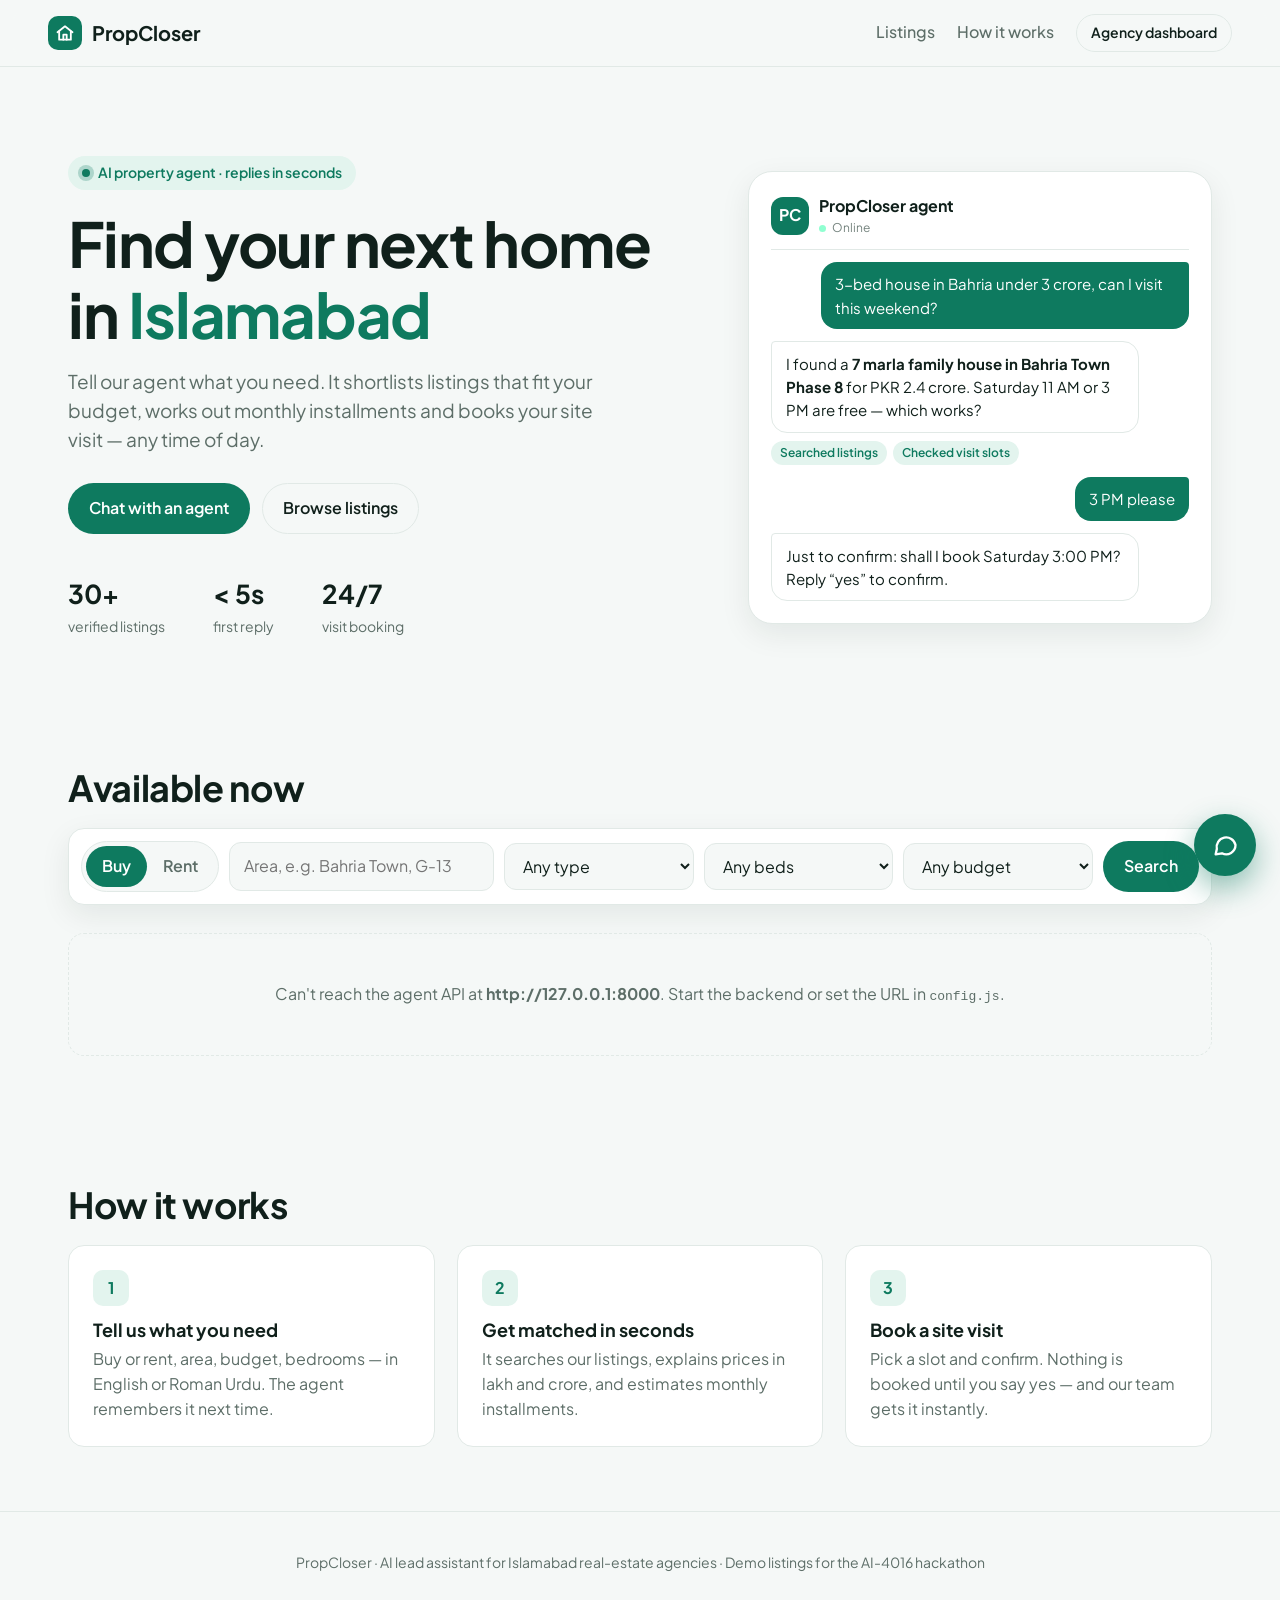
==== frontend/index.html @ 55df3766 "PropCloser: DealCloser agent scaffold for the Agentic AI hackathon - LangGraph agent: guard, refuse," ====
<!doctype html>
<html lang="en">
<head>
  <meta charset="utf-8">
  <meta name="viewport" content="width=device-width, initial-scale=1">
  <title>PropCloser · Islamabad homes, answered in seconds</title>
  <meta name="description" content="Chat with an AI property agent that finds Islamabad listings, works out installments and books your site visit.">
  <link rel="preconnect" href="https://fonts.googleapis.com">
  <link rel="preconnect" href="https://fonts.gstatic.com" crossorigin>
  <link href="https://fonts.googleapis.com/css2?family=Plus+Jakarta+Sans:wght@400;500;600;700&display=swap" rel="stylesheet">
  <link rel="stylesheet" href="styles.css">
  <script src="config.js"></script>
</head>
<body>
  <header class="topbar">
    <a class="brand" href="./">
      <span class="brand-mark" aria-hidden="true">
        <svg width="20" height="20" viewBox="0 0 24 24" fill="none" stroke="currentColor" stroke-width="2.2" stroke-linecap="round" stroke-linejoin="round"><path d="M3 11l9-7 9 7"/><path d="M5 10v10h14V10"/><path d="M10 20v-6h4v6"/></svg>
      </span>
      PropCloser
    </a>
    <nav>
      <a href="#listings">Listings</a>
      <a href="#how">How it works</a>
      <a class="btn btn-ghost btn-sm" href="admin.html">Agency dashboard</a>
    </nav>
  </header>

  <main>
    <section class="hero">
      <div>
        <span class="pill">AI property agent · replies in seconds</span>
        <h1>Find your next home in <span class="hl">Islamabad</span></h1>
        <p>Tell our agent what you need. It shortlists listings that fit your budget, works out monthly installments and books your site visit — any time of day.</p>
        <div class="cta">
          <button class="btn btn-primary" data-open-chat>Chat with an agent</button>
          <a class="btn btn-ghost" href="#listings">Browse listings</a>
        </div>
        <div class="hero-stats">
          <div><b id="stat-count">30+</b><span>verified listings</span></div>
          <div><b>&lt; 5s</b><span>first reply</span></div>
          <div><b>24/7</b><span>visit booking</span></div>
        </div>
      </div>
      <div class="hero-card" aria-hidden="true">
        <div class="mini-head"><div class="avatar" style="background:var(--brand);color:#fff">PC</div><div><b>PropCloser agent</b><div class="online" style="color:var(--muted)">Online</div></div></div>
        <div class="bubble user-msg">3-bed house in Bahria under 3 crore, can I visit this weekend?</div>
        <div class="bubble agent-msg">I found a <b>7 marla family house in Bahria Town Phase 8</b> for PKR 2.4 crore. Saturday 11 AM or 3 PM are free — which works?</div>
        <div class="tools"><span class="tool-chip">Searched listings</span><span class="tool-chip">Checked visit slots</span></div>
        <div class="bubble user-msg">3 PM please</div>
        <div class="bubble agent-msg">Just to confirm: shall I book Saturday 3:00 PM? Reply “yes” to confirm.</div>
      </div>
    </section>

    <section id="listings" class="section">
      <div class="section-head">
        <h2>Available now</h2>
        <p id="result-note">Loading listings…</p>
      </div>
      <form id="filters" class="filters" autocomplete="off">
        <div class="segmented" role="tablist">
          <button type="button" class="active" data-purpose="sale">Buy</button>
          <button type="button" data-purpose="rent">Rent</button>
        </div>
        <input id="f-area" list="areas" placeholder="Area, e.g. Bahria Town, G-13">
        <datalist id="areas">
          <option value="Bahria Town"><option value="Bahria Enclave"><option value="DHA Phase 2"><option value="DHA Phase 5">
          <option value="F-7"><option value="F-11"><option value="E-11"><option value="G-11"><option value="G-13">
          <option value="B-17"><option value="Top City 1"><option value="Pakistan Town"><option value="Park View City"><option value="Gulberg Residencia">
        </datalist>
        <select id="f-type"><option value="">Any type</option><option value="house">House</option><option value="flat">Flat</option><option value="plot">Plot</option></select>
        <select id="f-beds"><option value="">Any beds</option><option value="1">1+ beds</option><option value="2">2+ beds</option><option value="3">3+ beds</option><option value="4">4+ beds</option><option value="5">5+ beds</option></select>
        <select id="f-price"></select>
        <button class="btn btn-primary" type="submit">Search</button>
      </form>
      <div id="grid" class="grid"></div>
    </section>

    <section id="how" class="section">
      <div class="section-head"><h2>How it works</h2></div>
      <div class="how-grid">
        <div class="step"><div class="num">1</div><h3>Tell us what you need</h3><p>Buy or rent, area, budget, bedrooms — in English or Roman Urdu. The agent remembers it next time.</p></div>
        <div class="step"><div class="num">2</div><h3>Get matched in seconds</h3><p>It searches our listings, explains prices in lakh and crore, and estimates monthly installments.</p></div>
        <div class="step"><div class="num">3</div><h3>Book a site visit</h3><p>Pick a slot and confirm. Nothing is booked until you say yes — and our team gets it instantly.</p></div>
      </div>
    </section>
  </main>

  <footer>PropCloser · AI lead assistant for Islamabad real-estate agencies · Demo listings for the AI-4016 hackathon</footer>

  <button class="chat-fab" data-open-chat aria-label="Open chat">
    <svg viewBox="0 0 24 24" fill="none" stroke="currentColor" stroke-width="2" stroke-linecap="round" stroke-linejoin="round"><path d="M21 12a8 8 0 0 1-11.6 7.1L4 20l1-4.6A8 8 0 1 1 21 12z"/></svg>
  </button>

  <aside class="chat" id="chat" aria-hidden="true" aria-label="Chat with PropCloser">
    <header class="chat-head">
      <div class="agent">
        <div class="avatar">PC</div>
        <div><b>PropCloser agent</b><span class="online">Online · replies instantly</span></div>
      </div>
      <div class="chat-actions">
        <button id="new-chat" type="button" title="Start a new conversation">New chat</button>
        <button id="close-chat" type="button" aria-label="Close chat">✕</button>
      </div>
    </header>
    <div class="chat-body" id="chat-body" aria-live="polite"></div>
    <div class="chips" id="chips">
      <button type="button">3-bed house in Bahria under 3 crore</button>
      <button type="button">Flat for rent in E-11</button>
      <button type="button">Installment on a 2 crore house?</button>
      <button type="button">What visits have I booked?</button>
    </div>
    <form class="chat-input" id="chat-form">
      <input id="chat-text" placeholder="Type your message…" autocomplete="off" maxlength="2000">
      <button class="send" id="send" aria-label="Send">
        <svg width="18" height="18" viewBox="0 0 24 24" fill="none" stroke="currentColor" stroke-width="2.2" stroke-linecap="round" stroke-linejoin="round"><path d="M22 2L11 13"/><path d="M22 2l-7 20-4-9-9-4 20-7z"/></svg>
      </button>
    </form>
  </aside>

  <script src="app.js"></script>
</body>
</html>
---- frontend/styles.css ----
:root {
  --brand: #0e7a5f;
  --brand-dark: #095c47;
  --brand-soft: #e3f4ee;
  --accent: #f2a93b;
  --ink: #10201b;
  --muted: #5d6e68;
  --bg: #f5f8f7;
  --card: #ffffff;
  --line: #e1e9e6;
  --danger: #c0392b;
  --shadow: 0 10px 30px rgba(16, 32, 27, 0.08);
  --radius: 16px;
  color-scheme: light;
}
@media (prefers-color-scheme: dark) {
  :root {
    --brand: #2bb58f;
    --brand-dark: #1f9374;
    --brand-soft: #123a30;
    --ink: #e8f1ee;
    --muted: #9db1aa;
    --bg: #0c1613;
    --card: #13211d;
    --line: #22352f;
    --shadow: 0 10px 30px rgba(0, 0, 0, 0.35);
    color-scheme: dark;
  }
}

* { box-sizing: border-box; }
[hidden] { display: none !important; }
html { scroll-behavior: smooth; }
body {
  margin: 0;
  font-family: "Plus Jakarta Sans", system-ui, -apple-system, Segoe UI, Roboto, sans-serif;
  background: var(--bg);
  color: var(--ink);
  line-height: 1.55;
}
a { color: inherit; }
h1, h2, h3 { line-height: 1.15; margin: 0; }
button, input, select { font: inherit; }

/* ── buttons ── */
.btn {
  display: inline-flex; align-items: center; justify-content: center; gap: 8px;
  padding: 12px 20px; border-radius: 999px; border: 1px solid transparent;
  font-weight: 600; text-decoration: none; cursor: pointer; transition: transform .15s, background .15s, border-color .15s;
}
.btn:active { transform: scale(.98); }
.btn-primary { background: var(--brand); color: #fff; }
.btn-primary:hover { background: var(--brand-dark); }
.btn-ghost { background: transparent; border-color: var(--line); color: var(--ink); }
.btn-ghost:hover { border-color: var(--brand); color: var(--brand); }
.btn-soft { background: var(--brand-soft); color: var(--brand); width: 100%; }
.btn-soft:hover { background: var(--brand); color: #fff; }
.btn-sm { padding: 7px 14px; font-size: 14px; }

/* ── top bar ── */
.topbar {
  position: sticky; top: 0; z-index: 20;
  display: flex; align-items: center; justify-content: space-between; gap: 16px;
  padding: 14px clamp(16px, 4vw, 48px);
  background: color-mix(in srgb, var(--bg) 85%, transparent);
  backdrop-filter: blur(10px);
  border-bottom: 1px solid var(--line);
}
.brand { display: flex; align-items: center; gap: 10px; font-weight: 700; font-size: 20px; text-decoration: none; }
.brand-mark { width: 34px; height: 34px; border-radius: 10px; background: var(--brand); display: grid; place-items: center; color: #fff; }
.topbar nav { display: flex; align-items: center; gap: 22px; font-weight: 500; }
.topbar nav a:not(.btn) { text-decoration: none; color: var(--muted); }
.topbar nav a:not(.btn):hover { color: var(--ink); }

/* ── hero ── */
.hero {
  display: grid; grid-template-columns: 1.15fr .85fr; gap: clamp(24px, 4vw, 64px); align-items: center;
  padding: clamp(40px, 7vw, 96px) clamp(16px, 4vw, 48px) clamp(32px, 5vw, 64px);
  max-width: 1240px; margin: 0 auto;
}
.pill {
  display: inline-flex; align-items: center; gap: 8px; padding: 6px 14px; border-radius: 999px;
  background: var(--brand-soft); color: var(--brand); font-weight: 600; font-size: 14px;
}
.pill::before { content: ""; width: 8px; height: 8px; border-radius: 50%; background: var(--brand); box-shadow: 0 0 0 4px color-mix(in srgb, var(--brand) 25%, transparent); }
.hero h1 { font-size: clamp(36px, 5.4vw, 62px); letter-spacing: -0.02em; margin: 18px 0 16px; }
.hl { color: var(--brand); }
.hero p { font-size: clamp(16px, 1.6vw, 19px); color: var(--muted); max-width: 560px; margin: 0 0 28px; }
.cta { display: flex; flex-wrap: wrap; gap: 12px; }
.hero-stats { display: flex; gap: clamp(20px, 4vw, 48px); margin-top: 40px; }
.hero-stats b { display: block; font-size: 26px; }
.hero-stats span { color: var(--muted); font-size: 14px; }

.hero-card {
  background: var(--card); border: 1px solid var(--line); border-radius: 24px; box-shadow: var(--shadow);
  padding: 22px; display: flex; flex-direction: column; gap: 12px;
}
.hero-card .mini-head { display: flex; align-items: center; gap: 10px; padding-bottom: 12px; border-bottom: 1px solid var(--line); }
.hero-card .bubble { max-width: 88%; }

/* ── listings ── */
.section { max-width: 1240px; margin: 0 auto; padding: clamp(32px, 5vw, 64px) clamp(16px, 4vw, 48px); }
.section-head { display: flex; align-items: end; justify-content: space-between; gap: 16px; flex-wrap: wrap; margin-bottom: 20px; }
.section-head h2 { font-size: clamp(26px, 3vw, 36px); letter-spacing: -0.01em; }
.section-head p { margin: 0; color: var(--muted); }

.filters {
  display: grid; grid-template-columns: auto 1.4fr 1fr 1fr 1fr auto; gap: 10px; align-items: center;
  background: var(--card); border: 1px solid var(--line); border-radius: var(--radius); padding: 12px; box-shadow: var(--shadow);
  margin-bottom: 28px;
}
.segmented { display: inline-flex; background: var(--bg); border-radius: 999px; padding: 4px; border: 1px solid var(--line); }
.segmented button { border: 0; background: transparent; padding: 8px 16px; border-radius: 999px; cursor: pointer; font-weight: 600; color: var(--muted); }
.segmented button.active { background: var(--brand); color: #fff; }
.filters input, .filters select {
  width: 100%; padding: 11px 14px; border-radius: 12px; border: 1px solid var(--line);
  background: var(--bg); color: var(--ink); outline: none;
}
.filters input:focus, .filters select:focus { border-color: var(--brand); }

.grid { display: grid; grid-template-columns: repeat(auto-fill, minmax(260px, 1fr)); gap: 22px; }
.card {
  background: var(--card); border: 1px solid var(--line); border-radius: var(--radius); overflow: hidden;
  display: flex; flex-direction: column; transition: transform .2s, box-shadow .2s;
}
.card:hover { transform: translateY(-4px); box-shadow: var(--shadow); }
.thumb {
  position: relative; height: 160px; display: grid; place-items: center; color: rgba(255,255,255,.92);
  background: linear-gradient(135deg, hsl(var(--h) 55% 42%), hsl(calc(var(--h) + 40) 60% 30%));
}
.thumb svg { width: 64px; height: 64px; opacity: .9; }
.badge, .tag {
  position: absolute; top: 12px; padding: 4px 10px; border-radius: 999px; font-size: 12px; font-weight: 700;
}
.badge { left: 12px; background: rgba(255,255,255,.92); color: #10201b; }
.badge.rent { background: var(--accent); color: #3b2500; }
.tag { right: 12px; background: rgba(0,0,0,.28); color: #fff; }
.card-body { padding: 16px 18px 18px; display: flex; flex-direction: column; gap: 6px; flex: 1; }
.price { font-size: 22px; font-weight: 700; color: var(--brand); }
.price small { font-size: 14px; color: var(--muted); font-weight: 500; }
.card h3 { font-size: 17px; }
.meta { display: flex; flex-wrap: wrap; gap: 12px; color: var(--muted); font-size: 14px; margin: 2px 0 6px; }
.meta span { display: inline-flex; align-items: center; gap: 5px; }
.loc { color: var(--muted); font-size: 14px; margin: 0 0 12px; }
.card .btn-soft { margin-top: auto; }
.empty, .error-box {
  grid-column: 1 / -1; text-align: center; padding: 48px 16px; border: 1px dashed var(--line); border-radius: var(--radius); color: var(--muted);
}

/* ── how it works ── */
.how-grid { display: grid; grid-template-columns: repeat(3, 1fr); gap: 22px; }
.step { background: var(--card); border: 1px solid var(--line); border-radius: var(--radius); padding: 24px; }
.step .num { width: 36px; height: 36px; border-radius: 10px; background: var(--brand-soft); color: var(--brand); display: grid; place-items: center; font-weight: 700; margin-bottom: 14px; }
.step h3 { font-size: 18px; margin-bottom: 6px; }
.step p { margin: 0; color: var(--muted); }

footer { text-align: center; color: var(--muted); padding: 40px 16px 120px; font-size: 14px; border-top: 1px solid var(--line); }

/* ── chat ── */
.chat-fab {
  position: fixed; right: 24px; bottom: 24px; z-index: 30;
  width: 62px; height: 62px; border-radius: 50%; border: 0; cursor: pointer;
  background: var(--brand); color: #fff; box-shadow: 0 12px 30px rgba(14, 122, 95, .45);
  display: grid; place-items: center; transition: transform .2s;
}
.chat-fab:hover { transform: scale(1.06); }
.chat-fab svg { width: 28px; height: 28px; }

.chat {
  position: fixed; right: 24px; bottom: 100px; z-index: 40;
  width: min(400px, calc(100vw - 32px)); height: min(640px, calc(100vh - 130px));
  display: flex; flex-direction: column; background: var(--card); border: 1px solid var(--line);
  border-radius: 22px; box-shadow: 0 24px 60px rgba(16, 32, 27, .22); overflow: hidden;
  opacity: 0; transform: translateY(16px) scale(.98); pointer-events: none; transition: opacity .2s, transform .2s;
}
.chat.open { opacity: 1; transform: none; pointer-events: auto; }
.chat-head { display: flex; align-items: center; justify-content: space-between; padding: 14px 16px; background: var(--brand); color: #fff; }
.agent { display: flex; align-items: center; gap: 10px; }
.avatar { width: 38px; height: 38px; border-radius: 12px; background: rgba(255,255,255,.18); display: grid; place-items: center; font-weight: 700; }
.agent b { display: block; }
.online { font-size: 12px; opacity: .85; }
.online::before { content: ""; display: inline-block; width: 7px; height: 7px; border-radius: 50%; background: #7dffc9; margin-right: 6px; }
.chat-actions { display: flex; gap: 6px; }
.chat-actions button { background: rgba(255,255,255,.16); color: #fff; border: 0; border-radius: 10px; padding: 7px 10px; cursor: pointer; font-weight: 600; font-size: 13px; }
.chat-actions button:hover { background: rgba(255,255,255,.28); }

.chat-body { flex: 1; overflow-y: auto; padding: 16px; display: flex; flex-direction: column; gap: 10px; background: var(--bg); }
.bubble { padding: 10px 14px; border-radius: 16px; max-width: 85%; word-wrap: break-word; font-size: 15px; }
.bubble.agent-msg { background: var(--card); border: 1px solid var(--line); border-top-left-radius: 4px; align-self: flex-start; }
.bubble.user-msg { background: var(--brand); color: #fff; border-top-right-radius: 4px; align-self: flex-end; }
.bubble.error-msg { background: #fdecea; color: var(--danger); align-self: flex-start; border: 1px solid #f5c6c0; }
.bubble p { margin: 0 0 6px; } .bubble p:last-child { margin: 0; }
.bubble ul, .bubble ol { margin: 4px 0; padding-left: 20px; }
.tools { display: flex; flex-wrap: wrap; gap: 6px; align-self: flex-start; margin-top: -4px; }
.tool-chip { font-size: 12px; padding: 3px 9px; border-radius: 999px; background: var(--brand-soft); color: var(--brand); font-weight: 600; }
.typing { display: inline-flex; gap: 4px; padding: 14px; }
.typing i { width: 7px; height: 7px; border-radius: 50%; background: var(--muted); animation: blink 1.2s infinite; }
.typing i:nth-child(2) { animation-delay: .2s; } .typing i:nth-child(3) { animation-delay: .4s; }
@keyframes blink { 0%, 80%, 100% { opacity: .25; } 40% { opacity: 1; } }

.chips { display: flex; gap: 8px; overflow-x: auto; padding: 10px 14px 0; background: var(--card); scrollbar-width: none; }
.chips button { flex: none; border: 1px solid var(--line); background: var(--card); color: var(--ink); border-radius: 999px; padding: 6px 12px; font-size: 13px; cursor: pointer; }
.chips button:hover { border-color: var(--brand); color: var(--brand); }
.chat-input { display: flex; gap: 8px; padding: 12px 14px 14px; background: var(--card); }
.chat-input input { flex: 1; border: 1px solid var(--line); border-radius: 999px; padding: 11px 16px; background: var(--bg); color: var(--ink); outline: none; }
.chat-input input:focus { border-color: var(--brand); }
.send { width: 44px; height: 44px; border-radius: 50%; border: 0; background: var(--brand); color: #fff; cursor: pointer; display: grid; place-items: center; }
.send:disabled { opacity: .5; cursor: not-allowed; }

/* ── responsive ── */
@media (max-width: 960px) {
  .hero { grid-template-columns: 1fr; }
  .hero-card { display: none; }
  .filters { grid-template-columns: 1fr 1fr; }
  .filters .segmented { grid-column: 1 / -1; justify-self: start; }
  .how-grid { grid-template-columns: 1fr; }
}
@media (max-width: 560px) {
  .topbar nav a:not(.btn) { display: none; }
  .filters { grid-template-columns: 1fr; }
  .chat { right: 0; bottom: 0; width: 100vw; height: 100dvh; border-radius: 0; }
  .chat-fab { right: 16px; bottom: 16px; }
}
@media (prefers-reduced-motion: reduce) { * { transition: none !important; animation: none !important; scroll-behavior: auto !important; } }
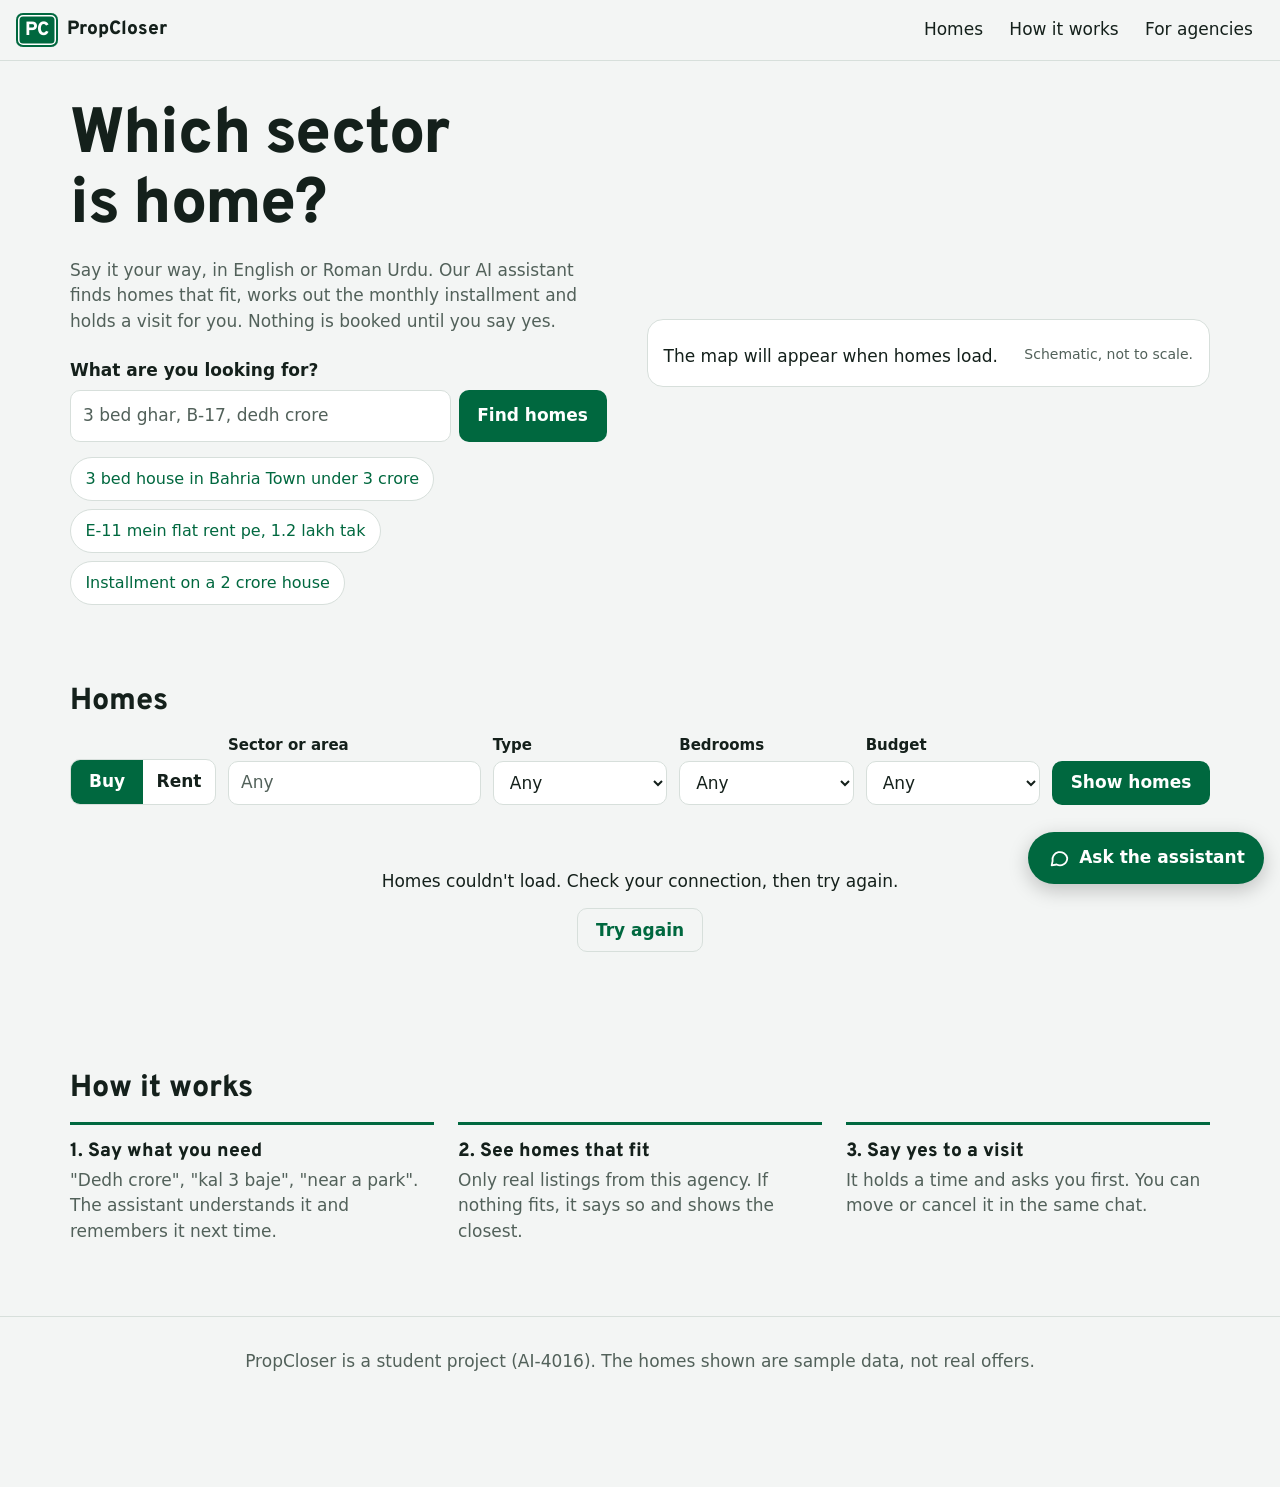
==== commit 20027aa5: "feat: sector-map frontend, agency desk, measured costs and benchmark Co-Authored-By: Claude Opus 5.5" ====
--- a/frontend/index.html
+++ b/frontend/index.html
@@ -2,122 +2,115 @@
 <html lang="en">
 <head>
   <meta charset="utf-8">
-  <meta name="viewport" content="width=device-width, initial-scale=1">
-  <title>PropCloser · Islamabad homes, answered in seconds</title>
-  <meta name="description" content="Chat with an AI property agent that finds Islamabad listings, works out installments and books your site visit.">
+  <meta name="viewport" content="width=device-width, initial-scale=1, viewport-fit=cover">
+  <title>PropCloser · Homes in Islamabad, sector by sector</title>
+  <meta name="description" content="Tell our AI assistant the sector and budget. It finds matching homes in Islamabad and books your visit once you say yes.">
+  <meta name="theme-color" content="#00683f">
+  <link rel="icon" href="icon.svg" type="image/svg+xml">
   <link rel="preconnect" href="https://fonts.googleapis.com">
   <link rel="preconnect" href="https://fonts.gstatic.com" crossorigin>
-  <link href="https://fonts.googleapis.com/css2?family=Plus+Jakarta+Sans:wght@400;500;600;700&display=swap" rel="stylesheet">
+  <link href="https://fonts.googleapis.com/css2?family=Overpass:wght@600;800&display=swap" rel="stylesheet">
   <link rel="stylesheet" href="styles.css">
   <script src="config.js"></script>
 </head>
 <body>
+  <a class="skip" href="#listings">Skip to homes</a>
+
   <header class="topbar">
-    <a class="brand" href="./">
-      <span class="brand-mark" aria-hidden="true">
-        <svg width="20" height="20" viewBox="0 0 24 24" fill="none" stroke="currentColor" stroke-width="2.2" stroke-linecap="round" stroke-linejoin="round"><path d="M3 11l9-7 9 7"/><path d="M5 10v10h14V10"/><path d="M10 20v-6h4v6"/></svg>
-      </span>
-      PropCloser
-    </a>
-    <nav>
-      <a href="#listings">Listings</a>
+    <a class="brand" href="./"><span class="sign" aria-hidden="true">PC</span>PropCloser</a>
+    <nav aria-label="Main">
+      <a href="#listings">Homes</a>
       <a href="#how">How it works</a>
-      <a class="btn btn-ghost btn-sm" href="admin.html">Agency dashboard</a>
+      <a href="admin.html">For agencies</a>
     </nav>
   </header>
 
   <main>
-    <section class="hero">
-      <div>
-        <span class="pill">AI property agent · replies in seconds</span>
-        <h1>Find your next home in <span class="hl">Islamabad</span></h1>
-        <p>Tell our agent what you need. It shortlists listings that fit your budget, works out monthly installments and books your site visit — any time of day.</p>
-        <div class="cta">
-          <button class="btn btn-primary" data-open-chat>Chat with an agent</button>
-          <a class="btn btn-ghost" href="#listings">Browse listings</a>
-        </div>
-        <div class="hero-stats">
-          <div><b id="stat-count">30+</b><span>verified listings</span></div>
-          <div><b>&lt; 5s</b><span>first reply</span></div>
-          <div><b>24/7</b><span>visit booking</span></div>
+    <section class="hero" aria-labelledby="hero-title">
+      <div class="hero-copy">
+        <h1 id="hero-title">Which sector is home?</h1>
+        <p>Say it your way, in English or Roman Urdu. Our AI assistant finds homes that fit, works out the monthly installment and holds a visit for you. Nothing is booked until you say yes.</p>
+        <form class="ask" id="ask-form">
+          <label for="ask-text">What are you looking for?</label>
+          <div class="ask-row">
+            <input id="ask-text" placeholder="3 bed ghar, B-17, dedh crore" autocomplete="off" maxlength="500" enterkeyhint="send">
+            <button class="btn btn-primary" type="submit">Find homes</button>
+          </div>
+        </form>
+        <div class="examples" id="examples" role="group" aria-label="Examples to try">
+          <button type="button">3 bed house in Bahria Town under 3 crore</button>
+          <button type="button">E-11 mein flat rent pe, 1.2 lakh tak</button>
+          <button type="button">Installment on a 2 crore house</button>
         </div>
       </div>
-      <div class="hero-card" aria-hidden="true">
-        <div class="mini-head"><div class="avatar" style="background:var(--brand);color:#fff">PC</div><div><b>PropCloser agent</b><div class="online" style="color:var(--muted)">Online</div></div></div>
-        <div class="bubble user-msg">3-bed house in Bahria under 3 crore, can I visit this weekend?</div>
-        <div class="bubble agent-msg">I found a <b>7 marla family house in Bahria Town Phase 8</b> for PKR 2.4 crore. Saturday 11 AM or 3 PM are free — which works?</div>
-        <div class="tools"><span class="tool-chip">Searched listings</span><span class="tool-chip">Checked visit slots</span></div>
-        <div class="bubble user-msg">3 PM please</div>
-        <div class="bubble agent-msg">Just to confirm: shall I book Saturday 3:00 PM? Reply “yes” to confirm.</div>
-      </div>
+      <figure class="map-card">
+        <div id="map"></div>
+        <figcaption><span id="map-note">Choose a sector to see its homes.</span> <span class="fine">Schematic, not to scale.</span></figcaption>
+      </figure>
     </section>
 
-    <section id="listings" class="section">
+    <section id="listings" class="section" aria-labelledby="listings-title">
       <div class="section-head">
-        <h2>Available now</h2>
-        <p id="result-note">Loading listings…</p>
+        <h2 id="listings-title">Homes</h2>
+        <p id="result-note" role="status"></p>
       </div>
       <form id="filters" class="filters" autocomplete="off">
-        <div class="segmented" role="tablist">
-          <button type="button" class="active" data-purpose="sale">Buy</button>
-          <button type="button" data-purpose="rent">Rent</button>
+        <div class="segmented" role="group" aria-label="Buy or rent">
+          <button type="button" data-purpose="sale" aria-pressed="true">Buy</button>
+          <button type="button" data-purpose="rent" aria-pressed="false">Rent</button>
         </div>
-        <input id="f-area" list="areas" placeholder="Area, e.g. Bahria Town, G-13">
-        <datalist id="areas">
-          <option value="Bahria Town"><option value="Bahria Enclave"><option value="DHA Phase 2"><option value="DHA Phase 5">
-          <option value="F-7"><option value="F-11"><option value="E-11"><option value="G-11"><option value="G-13">
-          <option value="B-17"><option value="Top City 1"><option value="Pakistan Town"><option value="Park View City"><option value="Gulberg Residencia">
-        </datalist>
-        <select id="f-type"><option value="">Any type</option><option value="house">House</option><option value="flat">Flat</option><option value="plot">Plot</option></select>
-        <select id="f-beds"><option value="">Any beds</option><option value="1">1+ beds</option><option value="2">2+ beds</option><option value="3">3+ beds</option><option value="4">4+ beds</option><option value="5">5+ beds</option></select>
-        <select id="f-price"></select>
-        <button class="btn btn-primary" type="submit">Search</button>
+        <div class="field grow"><label for="f-area">Sector or area</label>
+          <input id="f-area" list="areas" placeholder="Any"><datalist id="areas"></datalist></div>
+        <div class="field"><label for="f-type">Type</label>
+          <select id="f-type"><option value="">Any</option><option value="house">House</option><option value="flat">Flat</option><option value="plot">Plot</option></select></div>
+        <div class="field"><label for="f-beds">Bedrooms</label>
+          <select id="f-beds"><option value="">Any</option><option value="1">1 or more</option><option value="2">2 or more</option><option value="3">3 or more</option><option value="4">4 or more</option><option value="5">5 or more</option></select></div>
+        <div class="field"><label for="f-price">Budget</label><select id="f-price"></select></div>
+        <button class="btn btn-primary" type="submit">Show homes</button>
+        <button class="btn btn-quiet" type="button" id="clear" hidden>Clear filters</button>
       </form>
-      <div id="grid" class="grid"></div>
+      <div id="grid" class="grid" aria-live="polite"></div>
     </section>
 
-    <section id="how" class="section">
-      <div class="section-head"><h2>How it works</h2></div>
-      <div class="how-grid">
-        <div class="step"><div class="num">1</div><h3>Tell us what you need</h3><p>Buy or rent, area, budget, bedrooms — in English or Roman Urdu. The agent remembers it next time.</p></div>
-        <div class="step"><div class="num">2</div><h3>Get matched in seconds</h3><p>It searches our listings, explains prices in lakh and crore, and estimates monthly installments.</p></div>
-        <div class="step"><div class="num">3</div><h3>Book a site visit</h3><p>Pick a slot and confirm. Nothing is booked until you say yes — and our team gets it instantly.</p></div>
-      </div>
+    <section id="how" class="section" aria-labelledby="how-title">
+      <div class="section-head"><h2 id="how-title">How it works</h2></div>
+      <ol class="steps">
+        <li><h3>Say what you need</h3><p>"Dedh crore", "kal 3 baje", "near a park". The assistant understands it and remembers it next time.</p></li>
+        <li><h3>See homes that fit</h3><p>Only real listings from this agency. If nothing fits, it says so and shows the closest.</p></li>
+        <li><h3>Say yes to a visit</h3><p>It holds a time and asks you first. You can move or cancel it in the same chat.</p></li>
+      </ol>
     </section>
   </main>
 
-  <footer>PropCloser · AI lead assistant for Islamabad real-estate agencies · Demo listings for the AI-4016 hackathon</footer>
+  <footer>
+    <p>PropCloser is a student project (AI-4016). The homes shown are sample data, not real offers.</p>
+  </footer>
 
-  <button class="chat-fab" data-open-chat aria-label="Open chat">
-    <svg viewBox="0 0 24 24" fill="none" stroke="currentColor" stroke-width="2" stroke-linecap="round" stroke-linejoin="round"><path d="M21 12a8 8 0 0 1-11.6 7.1L4 20l1-4.6A8 8 0 1 1 21 12z"/></svg>
+  <button class="chat-fab" id="fab" type="button" aria-haspopup="dialog" aria-controls="chat">
+    <svg viewBox="0 0 24 24" aria-hidden="true"><path d="M21 12a8 8 0 0 1-11.6 7.1L4 20l1-4.6A8 8 0 1 1 21 12z"/></svg>
+    <span>Ask the assistant</span>
   </button>
 
-  <aside class="chat" id="chat" aria-hidden="true" aria-label="Chat with PropCloser">
+  <section class="chat" id="chat" role="dialog" aria-modal="false" aria-labelledby="chat-title" inert>
     <header class="chat-head">
-      <div class="agent">
-        <div class="avatar">PC</div>
-        <div><b>PropCloser agent</b><span class="online">Online · replies instantly</span></div>
-      </div>
+      <div><h2 id="chat-title">Property assistant</h2><p>AI. It asks before it books anything.</p></div>
       <div class="chat-actions">
-        <button id="new-chat" type="button" title="Start a new conversation">New chat</button>
-        <button id="close-chat" type="button" aria-label="Close chat">✕</button>
+        <button id="new-chat" type="button">New chat</button>
+        <button id="close-chat" type="button" aria-label="Close chat"><svg viewBox="0 0 24 24" aria-hidden="true"><path d="M6 6l12 12M18 6L6 18"/></svg></button>
       </div>
     </header>
-    <div class="chat-body" id="chat-body" aria-live="polite"></div>
-    <div class="chips" id="chips">
-      <button type="button">3-bed house in Bahria under 3 crore</button>
-      <button type="button">Flat for rent in E-11</button>
-      <button type="button">Installment on a 2 crore house?</button>
-      <button type="button">What visits have I booked?</button>
-    </div>
+    <div class="chat-body" id="chat-body" role="log" aria-live="polite" aria-label="Conversation" tabindex="0"></div>
+    <div class="quick" id="quick" role="group" aria-label="Suggested replies"></div>
     <form class="chat-input" id="chat-form">
-      <input id="chat-text" placeholder="Type your message…" autocomplete="off" maxlength="2000">
-      <button class="send" id="send" aria-label="Send">
-        <svg width="18" height="18" viewBox="0 0 24 24" fill="none" stroke="currentColor" stroke-width="2.2" stroke-linecap="round" stroke-linejoin="round"><path d="M22 2L11 13"/><path d="M22 2l-7 20-4-9-9-4 20-7z"/></svg>
-      </button>
+      <label class="sr" for="chat-text">Message</label>
+      <input id="chat-text" placeholder="Message" autocomplete="off" maxlength="2000" enterkeyhint="send">
+      <button class="send" id="send" type="submit" aria-label="Send message"><svg viewBox="0 0 24 24" aria-hidden="true"><path d="M12 19V5M5 12l7-7 7 7"/></svg></button>
     </form>
-  </aside>
+    <p class="chat-foot">It can make mistakes, so check details at the visit. It remembers your preferences, never phone or CNIC numbers.
+      <button type="button" data-say="What do you know about me?">See my data</button> <button type="button" data-say="Delete everything you know about me">Delete my data</button></p>
+  </section>
 
+  <script src="map.js"></script>
   <script src="app.js"></script>
 </body>
 </html>
--- a/frontend/styles.css
+++ b/frontend/styles.css
@@ -1,224 +1,171 @@
+/* PropCloser. Signage green and Overpass (drawn from highway signs) because Islamabad is navigated by sector boards.
+   Every text/background pair below is at least 4.5:1 in both appearances. */
 :root {
-  --brand: #0e7a5f;
-  --brand-dark: #095c47;
-  --brand-soft: #e3f4ee;
-  --accent: #f2a93b;
-  --ink: #10201b;
-  --muted: #5d6e68;
-  --bg: #f5f8f7;
-  --card: #ffffff;
-  --line: #e1e9e6;
-  --danger: #c0392b;
-  --shadow: 0 10px 30px rgba(16, 32, 27, 0.08);
-  --radius: 16px;
-  color-scheme: light;
+  --bg: #f3f5f4; --card: #ffffff; --ink: #14201b; --muted: #52615a; --line: #d7dfdb;
+  --fill: #00683f; --fill-press: #00522f; --on-fill: #ffffff;   /* primary actions only */
+  --link: #00683f; --soft: #e1f0e8;
+  --signal: #744b00; --signal-bg: #fff1c9;                       /* "waiting for you" only */
+  --danger: #b3261e;
+  --cell: #e3e9e6; --ridge: #b9c7c0;
+  --sign: "Overpass", "Highway Gothic", system-ui, sans-serif;
+  --text: system-ui, -apple-system, "Segoe UI", Roboto, "Noto Sans", sans-serif;
+  --r: 12px;
+  color-scheme: light dark;
 }
 @media (prefers-color-scheme: dark) {
   :root {
-    --brand: #2bb58f;
-    --brand-dark: #1f9374;
-    --brand-soft: #123a30;
-    --ink: #e8f1ee;
-    --muted: #9db1aa;
-    --bg: #0c1613;
-    --card: #13211d;
-    --line: #22352f;
-    --shadow: 0 10px 30px rgba(0, 0, 0, 0.35);
-    color-scheme: dark;
+    --bg: #0f1512; --card: #18211d; --ink: #ecf3ef; --muted: #a8b8b0; --line: #2b3832;
+    --fill: #0a7a4d; --fill-press: #0c8f5b; --link: #62d6a3; --soft: #17382b;
+    --signal: #ffd773; --signal-bg: #3a2d08; --danger: #ff8a80; --cell: #223029; --ridge: #3d5047;
   }
 }
+@media (prefers-contrast: more) { :root { --muted: var(--ink); --line: currentColor; } }
 
-* { box-sizing: border-box; }
+*, *::before, *::after { box-sizing: border-box; }
 [hidden] { display: none !important; }
-html { scroll-behavior: smooth; }
-body {
-  margin: 0;
-  font-family: "Plus Jakarta Sans", system-ui, -apple-system, Segoe UI, Roboto, sans-serif;
-  background: var(--bg);
-  color: var(--ink);
-  line-height: 1.55;
+html { scroll-behavior: smooth; scroll-padding-top: 5rem; }
+body { margin: 0; font: 400 1.0625rem/1.5 var(--text); background: var(--bg); color: var(--ink); }
+h1, h2, h3, .sign, .brand, .price { font-family: var(--sign); line-height: 1.1; }
+h1, h2, h3 { margin: 0; font-weight: 800; text-wrap: balance; }
+p { margin: 0; }
+button, input, select { font: inherit; color: inherit; }
+a { color: var(--link); }
+svg { fill: none; stroke: currentColor; stroke-width: 2; stroke-linecap: round; stroke-linejoin: round; }
+:focus-visible { outline: 3px solid var(--link); outline-offset: 2px; border-radius: 6px; }
+.sr { position: absolute; width: 1px; height: 1px; overflow: hidden; clip-path: inset(50%); }
+.skip { position: absolute; left: 1rem; top: -4rem; z-index: 60; background: var(--card); padding: .75rem 1rem; border-radius: var(--r); }
+.skip:focus { top: 1rem; }
+.fine { font-size: .875rem; color: var(--muted); }
+
+.btn { min-height: 44px; padding: .5rem 1.1rem; border: 1px solid transparent; border-radius: 10px; font-weight: 600; cursor: pointer; white-space: nowrap; }
+.btn-primary { background: var(--fill); color: var(--on-fill); }
+.btn-primary:hover, .btn-primary:active { background: var(--fill-press); }
+.btn-quiet { background: transparent; border-color: var(--line); color: var(--link); }
+.btn-quiet:hover { background: var(--soft); }
+.btn:active { transform: translateY(1px); }
+.btn:disabled { opacity: .55; cursor: default; }
+input, select { width: 100%; min-height: 44px; padding: .5rem .75rem; border: 1px solid var(--line); border-radius: 10px; background: var(--card); }
+input::placeholder { color: var(--muted); opacity: 1; }
+
+/* top bar */
+.topbar { position: sticky; top: 0; z-index: 20; display: flex; justify-content: space-between; align-items: center; gap: 1rem; padding: .5rem max(1rem, env(safe-area-inset-left)); background: var(--bg); border-bottom: 1px solid var(--line); }
+.brand { display: inline-flex; align-items: center; gap: .6rem; min-height: 44px; font-weight: 800; font-size: 1.2rem; color: var(--ink); text-decoration: none; }
+.sign { display: inline-grid; place-items: center; background: var(--fill); color: var(--on-fill); font-weight: 800; border-radius: 7px; box-shadow: inset 0 0 0 2px var(--fill), inset 0 0 0 3.5px var(--on-fill); padding: .5rem .55rem .38rem; line-height: 1; }
+.topbar nav { display: flex; gap: .25rem; flex-wrap: wrap; justify-content: flex-end; }
+.topbar nav a, .topbar nav button { display: inline-flex; align-items: center; min-height: 44px; padding: 0 .7rem; color: var(--ink); text-decoration: none; border-radius: 8px; background: none; border: 0; cursor: pointer; }
+.topbar nav a:hover, .topbar nav button:hover { background: var(--soft); }
+
+/* hero */
+.hero, .section { max-width: 1180px; margin: 0 auto; padding: 2.5rem 1.25rem; }
+.hero { display: grid; grid-template-columns: minmax(0, 1fr) minmax(0, 1.05fr); gap: 2.5rem; align-items: center; }
+.hero h1 { font-size: clamp(2.4rem, 5.2vw, 4rem); letter-spacing: -.02em; }
+.hero-copy > p { margin: 1rem 0 1.5rem; color: var(--muted); max-width: 34rem; }
+.ask label { display: block; font-weight: 600; margin-bottom: .4rem; }
+.ask-row { display: flex; gap: .5rem; }
+.ask-row input { min-height: 52px; }
+.ask-row .btn { min-height: 52px; }
+.examples { display: flex; flex-wrap: wrap; gap: .5rem; margin-top: .9rem; }
+.examples button, .quick button { min-height: 44px; padding: .35rem .9rem; border: 1px solid var(--line); border-radius: 22px; background: var(--card); color: var(--link); cursor: pointer; font-size: 1rem; }
+.examples button:hover, .quick button:hover { background: var(--soft); }
+
+/* the sector map */
+.map-card { margin: 0; padding: 1rem; background: var(--card); border: 1px solid var(--line); border-radius: 16px; }
+.map-card figcaption { display: flex; flex-wrap: wrap; justify-content: space-between; gap: .25rem 1rem; margin-top: .5rem; }
+.map { display: block; width: 100%; height: auto; }
+.cells rect { fill: var(--cell); stroke: none; }
+.ridge { stroke: var(--ridge); stroke-width: 2.5; }
+.where { fill: var(--muted); stroke: none; font: 600 9px var(--text); text-anchor: middle; }
+.mark { cursor: pointer; }
+.mark .hit { fill: transparent; stroke: none; }
+.mark .dot { fill: var(--fill); stroke: var(--card); stroke-width: 1.5; }
+.axis { fill: var(--muted); stroke: none; font: 800 10px var(--sign); text-anchor: middle; }
+.mark .name { fill: var(--ink); stroke: var(--card); stroke-width: 3; paint-order: stroke; font: 600 9px var(--text); pointer-events: none; }
+.mark .name[data-end] { text-anchor: end; }
+.mark .count { fill: var(--on-fill); stroke: none; font: 800 9.5px var(--sign); text-anchor: middle; pointer-events: none; }
+.mark:hover .dot { fill: var(--fill-press); }
+.mark[aria-pressed="true"] .dot { stroke: var(--ink); stroke-width: 3; r: 10px; }
+.mark:focus-visible { outline: none; }
+.mark:focus-visible .dot { stroke: var(--link); stroke-width: 4; r: 10px; }
+
+/* homes */
+.section-head { display: flex; align-items: baseline; justify-content: space-between; gap: 1rem; flex-wrap: wrap; margin-bottom: 1rem; }
+.section-head h2 { font-size: 1.9rem; }
+.section-head p { color: var(--muted); }
+.filters { display: flex; flex-wrap: wrap; gap: .75rem; align-items: flex-end; margin-bottom: 1.5rem; }
+.field { flex: 1 1 9rem; }
+.field.grow { flex: 2 1 12rem; }
+.field label { display: block; font-size: .9375rem; font-weight: 600; margin-bottom: .25rem; }
+.segmented { display: inline-flex; border: 1px solid var(--line); border-radius: 10px; overflow: hidden; background: var(--card); }
+.segmented button { min-height: 44px; min-width: 4.5rem; border: 0; background: none; font-weight: 600; cursor: pointer; }
+.segmented button[aria-pressed="true"] { background: var(--fill); color: var(--on-fill); }
+.grid { display: grid; grid-template-columns: repeat(auto-fill, minmax(min(100%, 270px), 1fr)); gap: 1.25rem; }
+.card { display: flex; flex-direction: column; background: var(--card); border: 1px solid var(--line); border-radius: 16px; overflow: hidden; }
+.locator { position: relative; height: 148px; background: var(--bg); border-bottom: 1px solid var(--line); overflow: hidden; }
+.mini { position: absolute; inset: .5rem .75rem auto auto; width: 62%; height: auto; opacity: .95; }
+.mini .pin { fill: var(--fill); stroke: var(--card); stroke-width: 3; }
+.locator .sign { position: absolute; left: .9rem; bottom: .9rem; font-size: 1.3rem; padding: .6rem .7rem .48rem; max-width: calc(100% - 1.5rem); }
+.card-body { display: flex; flex-direction: column; gap: .35rem; padding: 1rem; flex: 1; }
+.price { font-size: 1.45rem; font-weight: 800; }
+.price small { font: 400 1rem var(--text); color: var(--muted); }
+.card h3 { font: 600 1.0625rem/1.35 var(--text); }
+.card p { color: var(--muted); }
+.card .btn { margin-top: auto; }
+.card .facts { margin-bottom: .6rem; }
+.message { grid-column: 1 / -1; padding: 2.5rem 1rem; text-align: center; display: grid; gap: .9rem; justify-items: center; }
+.skeleton { height: 330px; border-radius: 16px; background: var(--cell); }
+@media (prefers-reduced-motion: no-preference) { .skeleton { animation: pulse 1.4s ease-in-out infinite; } @keyframes pulse { 50% { opacity: .55; } } }
+
+/* how it works */
+.steps { list-style: none; counter-reset: s; margin: 0; padding: 0; display: grid; grid-template-columns: repeat(auto-fit, minmax(240px, 1fr)); gap: 1.5rem; }
+.steps li { counter-increment: s; padding-top: 1rem; border-top: 3px solid var(--fill); }
+.steps h3 { font-size: 1.2rem; margin-bottom: .35rem; }
+.steps h3::before { content: counter(s) ". "; }
+.steps p { color: var(--muted); }
+footer { padding: 2rem 1.25rem 7rem; text-align: center; color: var(--muted); border-top: 1px solid var(--line); margin-top: 2rem; }
+
+/* chat */
+.chat-fab { position: fixed; right: max(1rem, env(safe-area-inset-right)); bottom: max(1rem, env(safe-area-inset-bottom)); z-index: 30; display: inline-flex; align-items: center; gap: .6rem; min-height: 52px; padding: 0 1.2rem; border: 0; border-radius: 26px; background: var(--fill); color: var(--on-fill); font-weight: 600; cursor: pointer; box-shadow: 0 6px 20px rgb(0 0 0 / .22); }
+.chat-fab:hover { background: var(--fill-press); }
+.chat-fab svg { width: 22px; height: 22px; }
+.chat { position: fixed; right: max(1rem, env(safe-area-inset-right)); bottom: max(1rem, env(safe-area-inset-bottom)); z-index: 40; width: min(410px, calc(100vw - 2rem)); height: min(680px, calc(100dvh - 2rem)); display: flex; flex-direction: column; background: var(--card); border: 1px solid var(--line); border-radius: 18px; overflow: hidden; box-shadow: 0 18px 50px rgb(0 0 0 / .28); visibility: hidden; opacity: 0; transform: translateY(10px); transition: opacity .16s, transform .16s, visibility 0s .16s; }
+.chat.open { visibility: visible; opacity: 1; transform: none; transition-delay: 0s; }
+.chat-head, .quick, .chat-input, .chat-foot { flex: none; }
+.chat-head { display: flex; justify-content: space-between; align-items: center; gap: .5rem; padding: .7rem .6rem .7rem 1rem; border-bottom: 1px solid var(--line); }
+.chat-head h2 { font-size: 1.1rem; }
+.chat-head p { font-size: .9375rem; color: var(--muted); }
+.chat-actions { display: flex; align-items: center; }
+.chat-actions button { min-width: 44px; min-height: 44px; padding: 0 .6rem; border: 0; background: none; color: var(--link); font-weight: 600; border-radius: 8px; cursor: pointer; display: inline-grid; place-items: center; white-space: nowrap; }
+.chat-actions button:hover { background: var(--soft); }
+.chat-actions svg { width: 20px; height: 20px; }
+.chat-body { flex: 1 1 auto; min-height: 60px; overflow-y: auto; padding: 1rem; display: flex; flex-direction: column; gap: .6rem; overscroll-behavior: contain; }
+.bubble { max-width: 88%; padding: .6rem .85rem; border-radius: 16px; overflow-wrap: anywhere; }
+.agent-msg { align-self: flex-start; background: var(--bg); border-bottom-left-radius: 5px; }
+.user-msg { align-self: flex-end; background: var(--fill); color: var(--on-fill); border-bottom-right-radius: 5px; }
+.error-msg { align-self: flex-start; border: 1px solid var(--danger); color: var(--danger); }
+.error-msg button { display: block; margin-top: .4rem; min-height: 44px; padding: 0 .9rem; border: 1px solid currentColor; border-radius: 10px; background: none; font-weight: 600; cursor: pointer; }
+.bubble p + p, .bubble p + ul, .bubble ul + p { margin-top: .45rem; }
+.bubble ul { margin: 0; padding-left: 1.1rem; }
+.did { align-self: flex-start; font-size: .9375rem; color: var(--muted); }
+.typing { color: var(--muted); }
+.quick { display: flex; flex-wrap: wrap; gap: .5rem; padding: 0 1rem; }
+.quick:not(:empty) { padding-bottom: .6rem; }
+.quick .yes { background: var(--fill); color: var(--on-fill); border-color: var(--fill); font-weight: 600; }
+.quick .yes:hover { background: var(--fill-press); }
+.chat-input { display: flex; gap: .5rem; padding: .6rem 1rem; border-top: 1px solid var(--line); }
+.chat-input input { border-radius: 22px; padding-inline: 1rem; background: var(--bg); }
+.send { flex: none; width: 44px; height: 44px; border: 0; border-radius: 50%; background: var(--fill); color: var(--on-fill); cursor: pointer; display: grid; place-items: center; }
+.send:disabled { opacity: .5; }
+.send svg { width: 20px; height: 20px; stroke-width: 2.4; }
+.chat-foot { padding: 0 1rem .8rem; font-size: .875rem; line-height: 1.4; color: var(--muted); }
+.chat-foot button { border: 0; background: none; padding: .35rem .15rem; min-height: 28px; color: var(--link); text-decoration: underline; cursor: pointer; font-size: inherit; }
+
+@media (max-width: 480px) { .mark .name { display: none; } .axis { font-size: 13px; } .where { font-size: 12px; } .mark .count { font-size: 11px; } }
+@media (max-width: 900px) { .hero { grid-template-columns: minmax(0, 1fr); padding-top: 1.75rem; } }
+@media (max-width: 560px) {
+  .ask-row { flex-direction: column; }
+  .topbar nav a[href="#how"], .topbar nav a[href="#listings"] { display: none; }
+  .topbar nav { flex-wrap: nowrap; }
+  .chat { inset: 0; width: 100vw; height: 100dvh; border: 0; border-radius: 0; padding-bottom: env(safe-area-inset-bottom); padding-top: env(safe-area-inset-top); }
 }
-a { color: inherit; }
-h1, h2, h3 { line-height: 1.15; margin: 0; }
-button, input, select { font: inherit; }
-
-/* ── buttons ── */
-.btn {
-  display: inline-flex; align-items: center; justify-content: center; gap: 8px;
-  padding: 12px 20px; border-radius: 999px; border: 1px solid transparent;
-  font-weight: 600; text-decoration: none; cursor: pointer; transition: transform .15s, background .15s, border-color .15s;
-}
-.btn:active { transform: scale(.98); }
-.btn-primary { background: var(--brand); color: #fff; }
-.btn-primary:hover { background: var(--brand-dark); }
-.btn-ghost { background: transparent; border-color: var(--line); color: var(--ink); }
-.btn-ghost:hover { border-color: var(--brand); color: var(--brand); }
-.btn-soft { background: var(--brand-soft); color: var(--brand); width: 100%; }
-.btn-soft:hover { background: var(--brand); color: #fff; }
-.btn-sm { padding: 7px 14px; font-size: 14px; }
-
-/* ── top bar ── */
-.topbar {
-  position: sticky; top: 0; z-index: 20;
-  display: flex; align-items: center; justify-content: space-between; gap: 16px;
-  padding: 14px clamp(16px, 4vw, 48px);
-  background: color-mix(in srgb, var(--bg) 85%, transparent);
-  backdrop-filter: blur(10px);
-  border-bottom: 1px solid var(--line);
-}
-.brand { display: flex; align-items: center; gap: 10px; font-weight: 700; font-size: 20px; text-decoration: none; }
-.brand-mark { width: 34px; height: 34px; border-radius: 10px; background: var(--brand); display: grid; place-items: center; color: #fff; }
-.topbar nav { display: flex; align-items: center; gap: 22px; font-weight: 500; }
-.topbar nav a:not(.btn) { text-decoration: none; color: var(--muted); }
-.topbar nav a:not(.btn):hover { color: var(--ink); }
-
-/* ── hero ── */
-.hero {
-  display: grid; grid-template-columns: 1.15fr .85fr; gap: clamp(24px, 4vw, 64px); align-items: center;
-  padding: clamp(40px, 7vw, 96px) clamp(16px, 4vw, 48px) clamp(32px, 5vw, 64px);
-  max-width: 1240px; margin: 0 auto;
-}
-.pill {
-  display: inline-flex; align-items: center; gap: 8px; padding: 6px 14px; border-radius: 999px;
-  background: var(--brand-soft); color: var(--brand); font-weight: 600; font-size: 14px;
-}
-.pill::before { content: ""; width: 8px; height: 8px; border-radius: 50%; background: var(--brand); box-shadow: 0 0 0 4px color-mix(in srgb, var(--brand) 25%, transparent); }
-.hero h1 { font-size: clamp(36px, 5.4vw, 62px); letter-spacing: -0.02em; margin: 18px 0 16px; }
-.hl { color: var(--brand); }
-.hero p { font-size: clamp(16px, 1.6vw, 19px); color: var(--muted); max-width: 560px; margin: 0 0 28px; }
-.cta { display: flex; flex-wrap: wrap; gap: 12px; }
-.hero-stats { display: flex; gap: clamp(20px, 4vw, 48px); margin-top: 40px; }
-.hero-stats b { display: block; font-size: 26px; }
-.hero-stats span { color: var(--muted); font-size: 14px; }
-
-.hero-card {
-  background: var(--card); border: 1px solid var(--line); border-radius: 24px; box-shadow: var(--shadow);
-  padding: 22px; display: flex; flex-direction: column; gap: 12px;
-}
-.hero-card .mini-head { display: flex; align-items: center; gap: 10px; padding-bottom: 12px; border-bottom: 1px solid var(--line); }
-.hero-card .bubble { max-width: 88%; }
-
-/* ── listings ── */
-.section { max-width: 1240px; margin: 0 auto; padding: clamp(32px, 5vw, 64px) clamp(16px, 4vw, 48px); }
-.section-head { display: flex; align-items: end; justify-content: space-between; gap: 16px; flex-wrap: wrap; margin-bottom: 20px; }
-.section-head h2 { font-size: clamp(26px, 3vw, 36px); letter-spacing: -0.01em; }
-.section-head p { margin: 0; color: var(--muted); }
-
-.filters {
-  display: grid; grid-template-columns: auto 1.4fr 1fr 1fr 1fr auto; gap: 10px; align-items: center;
-  background: var(--card); border: 1px solid var(--line); border-radius: var(--radius); padding: 12px; box-shadow: var(--shadow);
-  margin-bottom: 28px;
-}
-.segmented { display: inline-flex; background: var(--bg); border-radius: 999px; padding: 4px; border: 1px solid var(--line); }
-.segmented button { border: 0; background: transparent; padding: 8px 16px; border-radius: 999px; cursor: pointer; font-weight: 600; color: var(--muted); }
-.segmented button.active { background: var(--brand); color: #fff; }
-.filters input, .filters select {
-  width: 100%; padding: 11px 14px; border-radius: 12px; border: 1px solid var(--line);
-  background: var(--bg); color: var(--ink); outline: none;
-}
-.filters input:focus, .filters select:focus { border-color: var(--brand); }
-
-.grid { display: grid; grid-template-columns: repeat(auto-fill, minmax(260px, 1fr)); gap: 22px; }
-.card {
-  background: var(--card); border: 1px solid var(--line); border-radius: var(--radius); overflow: hidden;
-  display: flex; flex-direction: column; transition: transform .2s, box-shadow .2s;
-}
-.card:hover { transform: translateY(-4px); box-shadow: var(--shadow); }
-.thumb {
-  position: relative; height: 160px; display: grid; place-items: center; color: rgba(255,255,255,.92);
-  background: linear-gradient(135deg, hsl(var(--h) 55% 42%), hsl(calc(var(--h) + 40) 60% 30%));
-}
-.thumb svg { width: 64px; height: 64px; opacity: .9; }
-.badge, .tag {
-  position: absolute; top: 12px; padding: 4px 10px; border-radius: 999px; font-size: 12px; font-weight: 700;
-}
-.badge { left: 12px; background: rgba(255,255,255,.92); color: #10201b; }
-.badge.rent { background: var(--accent); color: #3b2500; }
-.tag { right: 12px; background: rgba(0,0,0,.28); color: #fff; }
-.card-body { padding: 16px 18px 18px; display: flex; flex-direction: column; gap: 6px; flex: 1; }
-.price { font-size: 22px; font-weight: 700; color: var(--brand); }
-.price small { font-size: 14px; color: var(--muted); font-weight: 500; }
-.card h3 { font-size: 17px; }
-.meta { display: flex; flex-wrap: wrap; gap: 12px; color: var(--muted); font-size: 14px; margin: 2px 0 6px; }
-.meta span { display: inline-flex; align-items: center; gap: 5px; }
-.loc { color: var(--muted); font-size: 14px; margin: 0 0 12px; }
-.card .btn-soft { margin-top: auto; }
-.empty, .error-box {
-  grid-column: 1 / -1; text-align: center; padding: 48px 16px; border: 1px dashed var(--line); border-radius: var(--radius); color: var(--muted);
-}
-
-/* ── how it works ── */
-.how-grid { display: grid; grid-template-columns: repeat(3, 1fr); gap: 22px; }
-.step { background: var(--card); border: 1px solid var(--line); border-radius: var(--radius); padding: 24px; }
-.step .num { width: 36px; height: 36px; border-radius: 10px; background: var(--brand-soft); color: var(--brand); display: grid; place-items: center; font-weight: 700; margin-bottom: 14px; }
-.step h3 { font-size: 18px; margin-bottom: 6px; }
-.step p { margin: 0; color: var(--muted); }
-
-footer { text-align: center; color: var(--muted); padding: 40px 16px 120px; font-size: 14px; border-top: 1px solid var(--line); }
-
-/* ── chat ── */
-.chat-fab {
-  position: fixed; right: 24px; bottom: 24px; z-index: 30;
-  width: 62px; height: 62px; border-radius: 50%; border: 0; cursor: pointer;
-  background: var(--brand); color: #fff; box-shadow: 0 12px 30px rgba(14, 122, 95, .45);
-  display: grid; place-items: center; transition: transform .2s;
-}
-.chat-fab:hover { transform: scale(1.06); }
-.chat-fab svg { width: 28px; height: 28px; }
-
-.chat {
-  position: fixed; right: 24px; bottom: 100px; z-index: 40;
-  width: min(400px, calc(100vw - 32px)); height: min(640px, calc(100vh - 130px));
-  display: flex; flex-direction: column; background: var(--card); border: 1px solid var(--line);
-  border-radius: 22px; box-shadow: 0 24px 60px rgba(16, 32, 27, .22); overflow: hidden;
-  opacity: 0; transform: translateY(16px) scale(.98); pointer-events: none; transition: opacity .2s, transform .2s;
-}
-.chat.open { opacity: 1; transform: none; pointer-events: auto; }
-.chat-head { display: flex; align-items: center; justify-content: space-between; padding: 14px 16px; background: var(--brand); color: #fff; }
-.agent { display: flex; align-items: center; gap: 10px; }
-.avatar { width: 38px; height: 38px; border-radius: 12px; background: rgba(255,255,255,.18); display: grid; place-items: center; font-weight: 700; }
-.agent b { display: block; }
-.online { font-size: 12px; opacity: .85; }
-.online::before { content: ""; display: inline-block; width: 7px; height: 7px; border-radius: 50%; background: #7dffc9; margin-right: 6px; }
-.chat-actions { display: flex; gap: 6px; }
-.chat-actions button { background: rgba(255,255,255,.16); color: #fff; border: 0; border-radius: 10px; padding: 7px 10px; cursor: pointer; font-weight: 600; font-size: 13px; }
-.chat-actions button:hover { background: rgba(255,255,255,.28); }
-
-.chat-body { flex: 1; overflow-y: auto; padding: 16px; display: flex; flex-direction: column; gap: 10px; background: var(--bg); }
-.bubble { padding: 10px 14px; border-radius: 16px; max-width: 85%; word-wrap: break-word; font-size: 15px; }
-.bubble.agent-msg { background: var(--card); border: 1px solid var(--line); border-top-left-radius: 4px; align-self: flex-start; }
-.bubble.user-msg { background: var(--brand); color: #fff; border-top-right-radius: 4px; align-self: flex-end; }
-.bubble.error-msg { background: #fdecea; color: var(--danger); align-self: flex-start; border: 1px solid #f5c6c0; }
-.bubble p { margin: 0 0 6px; } .bubble p:last-child { margin: 0; }
-.bubble ul, .bubble ol { margin: 4px 0; padding-left: 20px; }
-.tools { display: flex; flex-wrap: wrap; gap: 6px; align-self: flex-start; margin-top: -4px; }
-.tool-chip { font-size: 12px; padding: 3px 9px; border-radius: 999px; background: var(--brand-soft); color: var(--brand); font-weight: 600; }
-.typing { display: inline-flex; gap: 4px; padding: 14px; }
-.typing i { width: 7px; height: 7px; border-radius: 50%; background: var(--muted); animation: blink 1.2s infinite; }
-.typing i:nth-child(2) { animation-delay: .2s; } .typing i:nth-child(3) { animation-delay: .4s; }
-@keyframes blink { 0%, 80%, 100% { opacity: .25; } 40% { opacity: 1; } }
-
-.chips { display: flex; gap: 8px; overflow-x: auto; padding: 10px 14px 0; background: var(--card); scrollbar-width: none; }
-.chips button { flex: none; border: 1px solid var(--line); background: var(--card); color: var(--ink); border-radius: 999px; padding: 6px 12px; font-size: 13px; cursor: pointer; }
-.chips button:hover { border-color: var(--brand); color: var(--brand); }
-.chat-input { display: flex; gap: 8px; padding: 12px 14px 14px; background: var(--card); }
-.chat-input input { flex: 1; border: 1px solid var(--line); border-radius: 999px; padding: 11px 16px; background: var(--bg); color: var(--ink); outline: none; }
-.chat-input input:focus { border-color: var(--brand); }
-.send { width: 44px; height: 44px; border-radius: 50%; border: 0; background: var(--brand); color: #fff; cursor: pointer; display: grid; place-items: center; }
-.send:disabled { opacity: .5; cursor: not-allowed; }
-
-/* ── responsive ── */
-@media (max-width: 960px) {
-  .hero { grid-template-columns: 1fr; }
-  .hero-card { display: none; }
-  .filters { grid-template-columns: 1fr 1fr; }
-  .filters .segmented { grid-column: 1 / -1; justify-self: start; }
-  .how-grid { grid-template-columns: 1fr; }
-}
-@media (max-width: 560px) {
-  .topbar nav a:not(.btn) { display: none; }
-  .filters { grid-template-columns: 1fr; }
-  .chat { right: 0; bottom: 0; width: 100vw; height: 100dvh; border-radius: 0; }
-  .chat-fab { right: 16px; bottom: 16px; }
-}
-@media (prefers-reduced-motion: reduce) { * { transition: none !important; animation: none !important; scroll-behavior: auto !important; } }
+@media (max-height: 520px) { .chat-foot { display: none; } }
+@media (prefers-reduced-motion: reduce) { html { scroll-behavior: auto; } .chat, .btn:active { transition: none; transform: none; } }
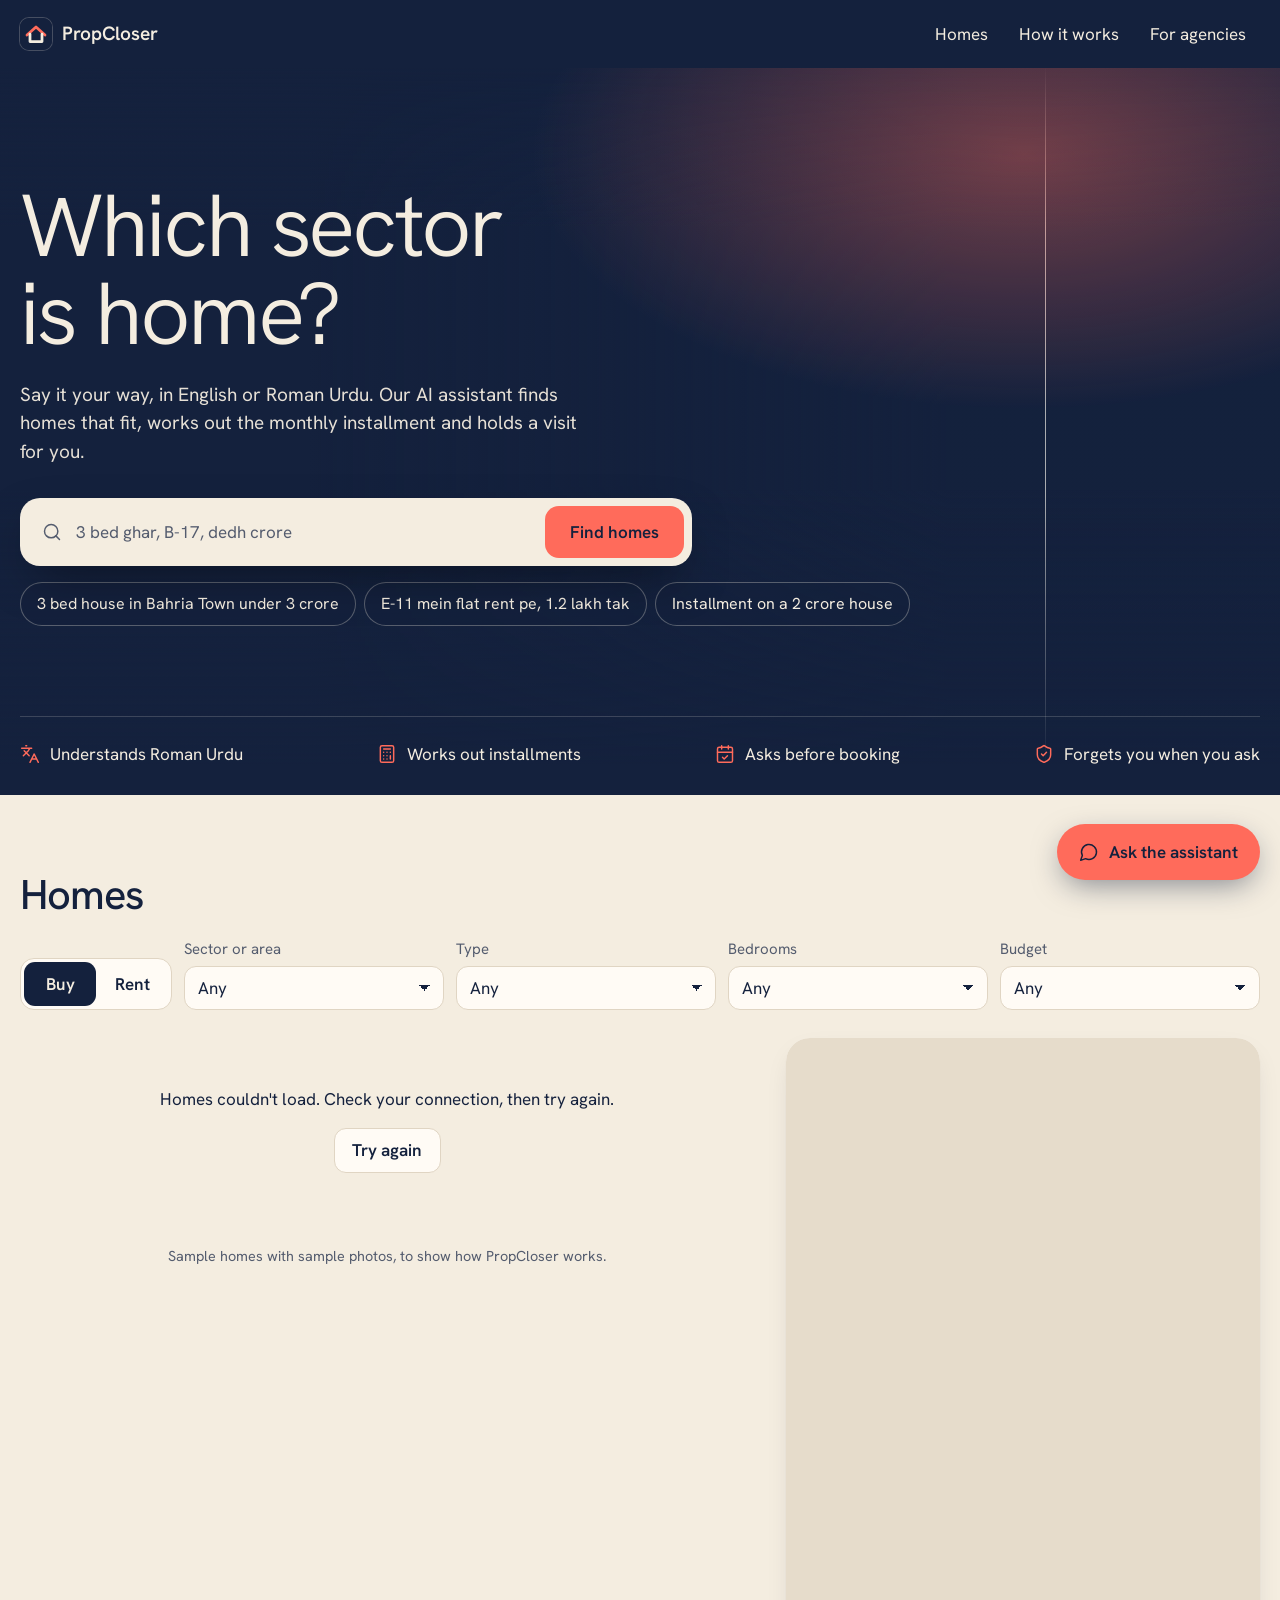
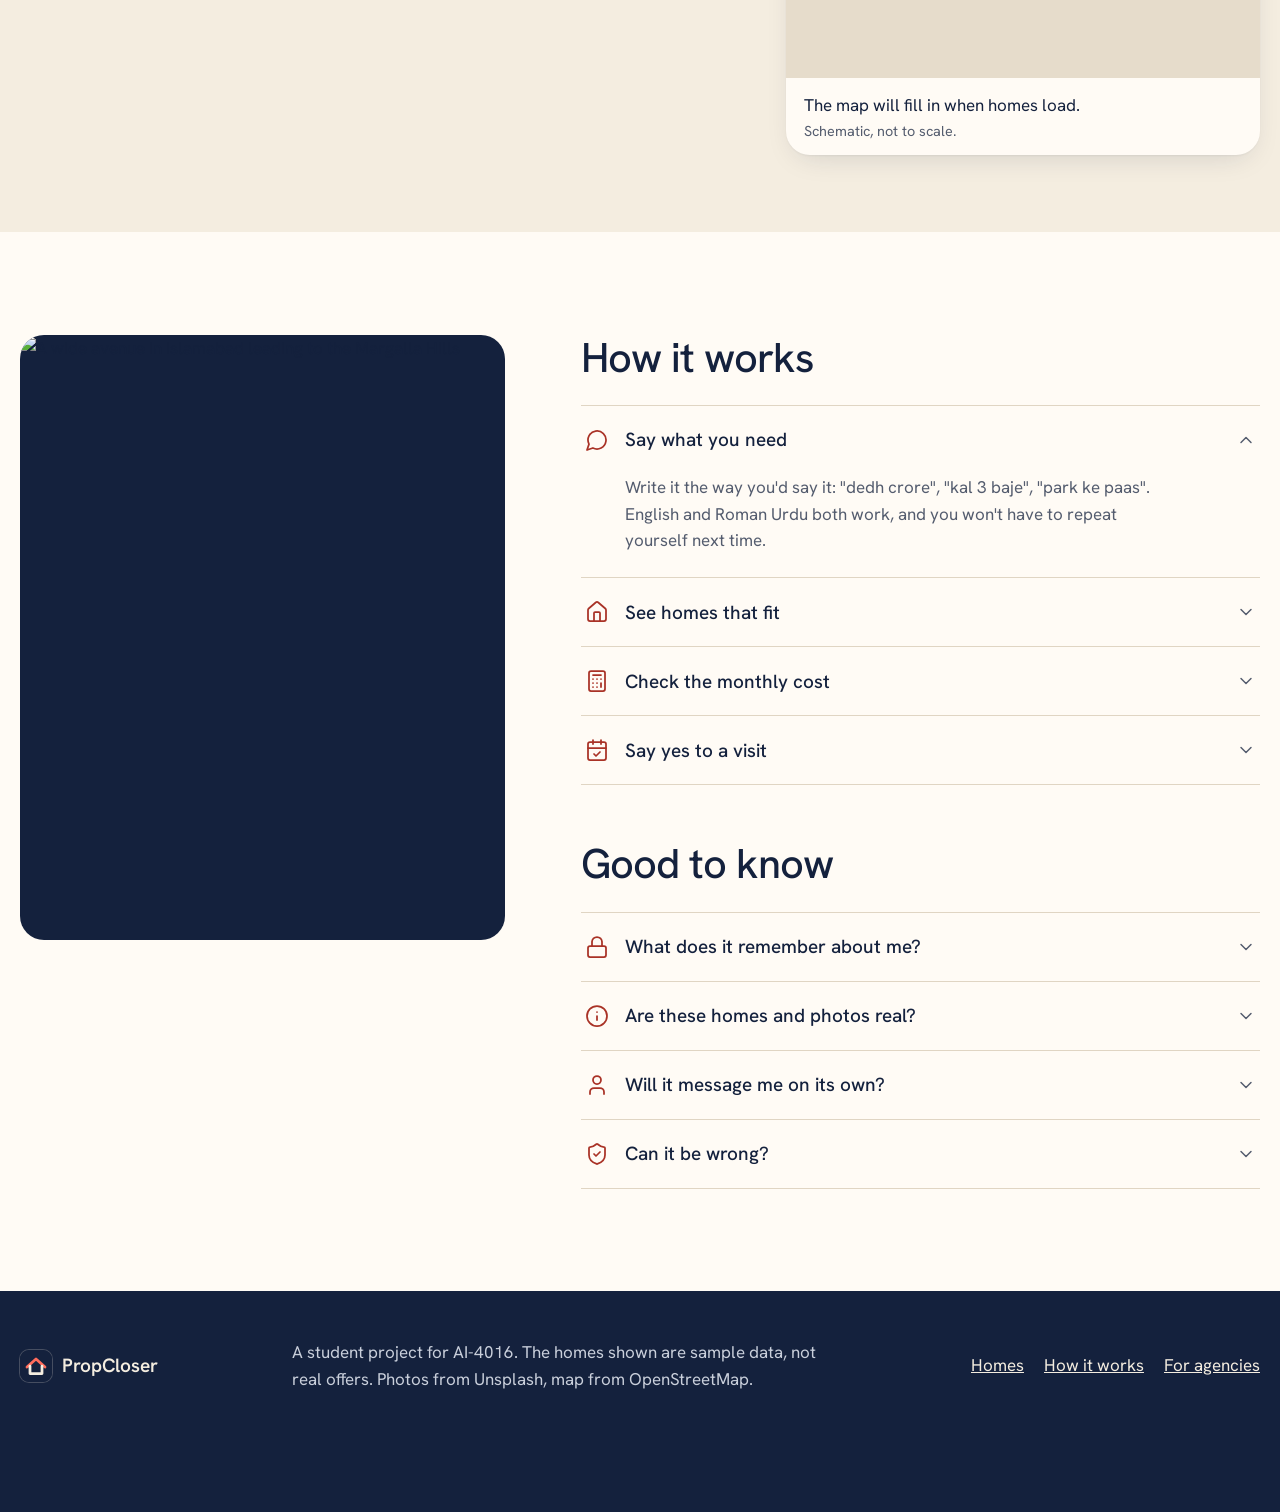
==== commit 9cf1f600: "feat: redesigned customer page and agency desk Navy, cream and coral theme with a real Islamabad her" ====
--- a/frontend/index.html
+++ b/frontend/index.html
@@ -3,114 +3,201 @@
 <head>
   <meta charset="utf-8">
   <meta name="viewport" content="width=device-width, initial-scale=1, viewport-fit=cover">
-  <title>PropCloser · Homes in Islamabad, sector by sector</title>
+  <title>PropCloser: homes in Islamabad, sector by sector</title>
   <meta name="description" content="Tell our AI assistant the sector and budget. It finds matching homes in Islamabad and books your visit once you say yes.">
-  <meta name="theme-color" content="#00683f">
+  <meta name="theme-color" content="#14213d">
   <link rel="icon" href="icon.svg" type="image/svg+xml">
+  <link rel="preconnect" href="https://images.unsplash.com">
   <link rel="preconnect" href="https://fonts.googleapis.com">
   <link rel="preconnect" href="https://fonts.gstatic.com" crossorigin>
-  <link href="https://fonts.googleapis.com/css2?family=Overpass:wght@600;800&display=swap" rel="stylesheet">
+  <link href="https://fonts.googleapis.com/css2?family=Hanken+Grotesk:wght@300..700&family=Overpass:wght@700&display=swap" rel="stylesheet">
   <link rel="stylesheet" href="styles.css">
   <script src="config.js"></script>
 </head>
 <body>
-  <a class="skip" href="#listings">Skip to homes</a>
+  <a class="skip" href="#homes">Skip to homes</a>
 
   <header class="topbar">
-    <a class="brand" href="./"><span class="sign" aria-hidden="true">PC</span>PropCloser</a>
-    <nav aria-label="Main">
-      <a href="#listings">Homes</a>
-      <a href="#how">How it works</a>
-      <a href="admin.html">For agencies</a>
-    </nav>
+    <div class="wrap">
+      <a class="brand" href="./"><img src="icon.svg" width="32" height="32" alt="">PropCloser</a>
+      <nav aria-label="Main">
+        <a class="wide" href="#homes">Homes</a>
+        <a class="wide" href="#how">How it works</a>
+        <a href="admin.html">For agencies</a>
+      </nav>
+    </div>
   </header>
 
   <main>
     <section class="hero" aria-labelledby="hero-title">
-      <div class="hero-copy">
+      <img class="hero-photo" alt="" fetchpriority="high" decoding="async" referrerpolicy="no-referrer" width="1600" height="800" sizes="100vw"
+        src="https://images.unsplash.com/photo-1704310703651-a590038329c8?w=1280&amp;q=60&amp;auto=format&amp;fit=crop"
+        srcset="https://images.unsplash.com/photo-1704310703651-a590038329c8?w=720&amp;q=55&amp;auto=format&amp;fit=crop 720w, https://images.unsplash.com/photo-1704310703651-a590038329c8?w=1280&amp;q=60&amp;auto=format&amp;fit=crop 1280w, https://images.unsplash.com/photo-1704310703651-a590038329c8?w=1920&amp;q=60&amp;auto=format&amp;fit=crop 1920w">
+      <div class="wrap">
         <h1 id="hero-title">Which sector is home?</h1>
-        <p>Say it your way, in English or Roman Urdu. Our AI assistant finds homes that fit, works out the monthly installment and holds a visit for you. Nothing is booked until you say yes.</p>
+        <p class="lead">Say it your way, in English or Roman Urdu. Our AI assistant finds homes that fit, works out the monthly installment and holds a visit for you.</p>
         <form class="ask" id="ask-form">
-          <label for="ask-text">What are you looking for?</label>
-          <div class="ask-row">
-            <input id="ask-text" placeholder="3 bed ghar, B-17, dedh crore" autocomplete="off" maxlength="500" enterkeyhint="send">
-            <button class="btn btn-primary" type="submit">Find homes</button>
-          </div>
+          <label class="sr" for="ask-text">What are you looking for?</label>
+          <svg class="i" aria-hidden="true"><use href="icons.svg#search"/></svg>
+          <input id="ask-text" placeholder="3 bed ghar, B-17, dedh crore" autocomplete="off" maxlength="500" enterkeyhint="send">
+          <button class="btn btn-primary" type="submit">Find homes</button>
         </form>
         <div class="examples" id="examples" role="group" aria-label="Examples to try">
           <button type="button">3 bed house in Bahria Town under 3 crore</button>
           <button type="button">E-11 mein flat rent pe, 1.2 lakh tak</button>
           <button type="button">Installment on a 2 crore house</button>
         </div>
-      </div>
-      <figure class="map-card">
-        <div id="map"></div>
-        <figcaption><span id="map-note">Choose a sector to see its homes.</span> <span class="fine">Schematic, not to scale.</span></figcaption>
-      </figure>
-    </section>
-
-    <section id="listings" class="section" aria-labelledby="listings-title">
+        <ul class="assure">
+          <li><svg class="i" aria-hidden="true"><use href="icons.svg#languages"/></svg>Understands Roman Urdu</li>
+          <li><svg class="i" aria-hidden="true"><use href="icons.svg#calculator"/></svg>Works out installments</li>
+          <li><svg class="i" aria-hidden="true"><use href="icons.svg#calendar"/></svg>Asks before booking</li>
+          <li><svg class="i" aria-hidden="true"><use href="icons.svg#shield"/></svg>Forgets you when you ask</li>
+        </ul>
+      </div>
+    </section>
+
+    <section class="welcome" id="welcome" aria-labelledby="welcome-title" hidden>
+      <div class="wrap">
+        <h2 id="welcome-title">Welcome back</h2>
+        <div class="welcome-items" id="welcome-items"></div>
+      </div>
+    </section>
+
+    <section id="homes" class="section wrap" aria-labelledby="homes-title">
       <div class="section-head">
-        <h2 id="listings-title">Homes</h2>
+        <h2 id="homes-title">Homes</h2>
         <p id="result-note" role="status"></p>
       </div>
+
       <form id="filters" class="filters" autocomplete="off">
-        <div class="segmented" role="group" aria-label="Buy or rent">
-          <button type="button" data-purpose="sale" aria-pressed="true">Buy</button>
-          <button type="button" data-purpose="rent" aria-pressed="false">Rent</button>
-        </div>
-        <div class="field grow"><label for="f-area">Sector or area</label>
-          <input id="f-area" list="areas" placeholder="Any"><datalist id="areas"></datalist></div>
-        <div class="field"><label for="f-type">Type</label>
-          <select id="f-type"><option value="">Any</option><option value="house">House</option><option value="flat">Flat</option><option value="plot">Plot</option></select></div>
-        <div class="field"><label for="f-beds">Bedrooms</label>
-          <select id="f-beds"><option value="">Any</option><option value="1">1 or more</option><option value="2">2 or more</option><option value="3">3 or more</option><option value="4">4 or more</option><option value="5">5 or more</option></select></div>
-        <div class="field"><label for="f-price">Budget</label><select id="f-price"></select></div>
-        <button class="btn btn-primary" type="submit">Show homes</button>
-        <button class="btn btn-quiet" type="button" id="clear" hidden>Clear filters</button>
+        <div class="filter-main">
+          <div class="segmented" role="group" aria-label="Buy or rent">
+            <button type="button" data-purpose="sale" aria-pressed="true">Buy</button>
+            <button type="button" data-purpose="rent" aria-pressed="false">Rent</button>
+          </div>
+          <button class="btn btn-quiet only-small" type="button" id="toggle-filters" aria-expanded="false" aria-controls="filter-fields"><svg class="i" aria-hidden="true"><use href="icons.svg#sliders"/></svg>Filters</button>
+          <button class="btn btn-quiet only-narrow" type="button" id="toggle-map" aria-expanded="false" aria-controls="map-card"><svg class="i" aria-hidden="true"><use href="icons.svg#map"/></svg>Map</button>
+        </div>
+        <div class="filter-fields" id="filter-fields">
+          <div class="field"><label for="f-area">Sector or area</label><select id="f-area"><option value="">Any</option></select></div>
+          <div class="field"><label for="f-type">Type</label>
+            <select id="f-type"><option value="">Any</option><option value="house">House</option><option value="flat">Flat</option><option value="plot">Plot</option></select></div>
+          <div class="field"><label for="f-beds">Bedrooms</label>
+            <select id="f-beds"><option value="">Any</option><option value="1">1 or more</option><option value="2">2 or more</option><option value="3">3 or more</option><option value="4">4 or more</option><option value="5">5 or more</option></select></div>
+          <div class="field"><label for="f-price">Budget</label><select id="f-price"></select></div>
+          <button class="btn btn-quiet" type="button" id="saved-only" aria-pressed="false" hidden><svg class="i" aria-hidden="true"><use href="icons.svg#heart"/></svg><span></span></button>
+          <button class="btn btn-text" type="button" id="clear" hidden>Clear</button>
+        </div>
       </form>
-      <div id="grid" class="grid" aria-live="polite"></div>
-    </section>
-
-    <section id="how" class="section" aria-labelledby="how-title">
-      <div class="section-head"><h2 id="how-title">How it works</h2></div>
-      <ol class="steps">
-        <li><h3>Say what you need</h3><p>"Dedh crore", "kal 3 baje", "near a park". The assistant understands it and remembers it next time.</p></li>
-        <li><h3>See homes that fit</h3><p>Only real listings from this agency. If nothing fits, it says so and shows the closest.</p></li>
-        <li><h3>Say yes to a visit</h3><p>It holds a time and asks you first. You can move or cancel it in the same chat.</p></li>
-      </ol>
+
+      <div class="browse">
+        <div>
+          <div id="grid" class="grid"></div>
+          <button class="btn btn-quiet more-homes" type="button" id="more-homes" hidden></button>
+          <p class="fine photo-note">Sample homes with sample photos, to show how PropCloser works.</p>
+        </div>
+        <figure class="map-card" id="map-card" aria-label="Where the homes are">
+          <div id="map"><p class="map-wait">Loading the map</p></div>
+          <figcaption><span id="map-note">Choose an area to see its homes.</span><span class="fine" id="map-fine">Pins mark the area, not the house.</span></figcaption>
+        </figure>
+      </div>
+    </section>
+
+    <section id="how" class="how" aria-labelledby="how-title">
+      <div class="wrap">
+        <figure class="how-photo">
+          <img alt="A wide avenue in Islamabad leading to the Margalla Hills" loading="lazy" decoding="async" referrerpolicy="no-referrer" width="720" height="900" sizes="(max-width: 900px) 92vw, 440px"
+            src="https://images.unsplash.com/photo-1685103124885-e8b666f4260f?w=720&amp;h=900&amp;q=62&amp;auto=format&amp;fit=crop"
+            srcset="https://images.unsplash.com/photo-1685103124885-e8b666f4260f?w=480&amp;h=600&amp;q=60&amp;auto=format&amp;fit=crop 480w, https://images.unsplash.com/photo-1685103124885-e8b666f4260f?w=720&amp;h=900&amp;q=62&amp;auto=format&amp;fit=crop 720w">
+        </figure>
+        <div class="how-text">
+          <h2 id="how-title">How it works</h2>
+          <div class="accordion">
+            <details name="how" open>
+              <summary><svg class="i" aria-hidden="true"><use href="icons.svg#message"/></svg><span>Say what you need</span><svg class="i chev" aria-hidden="true"><use href="icons.svg#down"/></svg></summary>
+              <div><p>Write it the way you'd say it: "dedh crore", "kal 3 baje", "park ke paas". English and Roman Urdu both work, and you won't have to repeat yourself next time.</p></div>
+            </details>
+            <details name="how">
+              <summary><svg class="i" aria-hidden="true"><use href="icons.svg#home"/></svg><span>See homes that fit</span><svg class="i chev" aria-hidden="true"><use href="icons.svg#down"/></svg></summary>
+              <div><p>The assistant searches this agency's list and nothing else. If no home matches, it says so and shows the closest ones instead of inventing one.</p></div>
+            </details>
+            <details name="how">
+              <summary><svg class="i" aria-hidden="true"><use href="icons.svg#calculator"/></svg><span>Check the monthly cost</span><svg class="i chev" aria-hidden="true"><use href="icons.svg#down"/></svg></summary>
+              <div><p>Ask for an installment on any price. Unless you say otherwise it assumes 20% down, 10 years and 12% a year. It is an estimate, not a bank's offer.</p></div>
+            </details>
+            <details name="how">
+              <summary><svg class="i" aria-hidden="true"><use href="icons.svg#calendar"/></svg><span>Say yes to a visit</span><svg class="i chev" aria-hidden="true"><use href="icons.svg#down"/></svg></summary>
+              <div><p>It holds a time and asks you first. Nothing is booked until you say yes, and you can move or cancel the visit in the same chat.</p></div>
+            </details>
+          </div>
+
+          <h2 class="second">Good to know</h2>
+          <div class="accordion">
+            <details name="know">
+              <summary><svg class="i" aria-hidden="true"><use href="icons.svg#lock"/></svg><span>What does it remember about me?</span><svg class="i chev" aria-hidden="true"><use href="icons.svg#down"/></svg></summary>
+              <div><p>Your name and what you're looking for, such as area and budget. Never phone, CNIC or card numbers. You can see it or delete it at any time.</p>
+                <p class="row"><button class="btn btn-quiet" type="button" data-open-say="What do you know about me?">See my data</button><button class="btn btn-quiet" type="button" data-open-say="Delete everything you know about me">Delete my data</button></p></div>
+            </details>
+            <details name="know">
+              <summary><svg class="i" aria-hidden="true"><use href="icons.svg#info"/></svg><span>Are these homes and photos real?</span><svg class="i chev" aria-hidden="true"><use href="icons.svg#down"/></svg></summary>
+              <div><p>No. PropCloser is a student project. The homes and prices are sample data, the photos are illustrations, and map pins show the area rather than an address.</p></div>
+            </details>
+            <details name="know">
+              <summary><svg class="i" aria-hidden="true"><use href="icons.svg#user"/></svg><span>Will it message me on its own?</span><svg class="i chev" aria-hidden="true"><use href="icons.svg#down"/></svg></summary>
+              <div><p>No. It only replies to you. If it thinks a follow-up would help, it writes a draft, and a person at the agency approves or rejects it.</p></div>
+            </details>
+            <details name="know">
+              <summary><svg class="i" aria-hidden="true"><use href="icons.svg#shield"/></svg><span>Can it be wrong?</span><svg class="i chev" aria-hidden="true"><use href="icons.svg#down"/></svg></summary>
+              <div><p>Yes, it is AI. Prices and visit times come straight from the agency's records, but check the details that matter to you at the visit.</p></div>
+            </details>
+          </div>
+        </div>
+      </div>
     </section>
   </main>
 
   <footer>
-    <p>PropCloser is a student project (AI-4016). The homes shown are sample data, not real offers.</p>
+    <div class="wrap">
+      <p class="brand"><img src="icon.svg" width="32" height="32" alt="">PropCloser</p>
+      <p>A student project for AI-4016. The homes shown are sample data, not real offers. Photos from Unsplash, map from OpenStreetMap.</p>
+      <nav aria-label="Footer"><a href="#homes">Homes</a><a href="#how">How it works</a><a href="admin.html">For agencies</a></nav>
+    </div>
   </footer>
 
   <button class="chat-fab" id="fab" type="button" aria-haspopup="dialog" aria-controls="chat">
-    <svg viewBox="0 0 24 24" aria-hidden="true"><path d="M21 12a8 8 0 0 1-11.6 7.1L4 20l1-4.6A8 8 0 1 1 21 12z"/></svg>
-    <span>Ask the assistant</span>
+    <svg class="i" aria-hidden="true"><use href="icons.svg#message"/></svg><span>Ask<span class="wide"> the assistant</span></span>
   </button>
 
   <section class="chat" id="chat" role="dialog" aria-modal="false" aria-labelledby="chat-title" inert>
     <header class="chat-head">
-      <div><h2 id="chat-title">Property assistant</h2><p>AI. It asks before it books anything.</p></div>
+      <img src="icon.svg" width="36" height="36" alt="">
+      <div><h2 id="chat-title">Property assistant</h2><p>AI. It asks before it books.</p></div>
       <div class="chat-actions">
-        <button id="new-chat" type="button">New chat</button>
-        <button id="close-chat" type="button" aria-label="Close chat"><svg viewBox="0 0 24 24" aria-hidden="true"><path d="M6 6l12 12M18 6L6 18"/></svg></button>
+        <button id="new-chat" type="button" aria-label="New chat" title="New chat"><svg class="i" aria-hidden="true"><use href="icons.svg#newchat"/></svg></button>
+        <button id="close-chat" type="button" aria-label="Close chat" title="Close chat"><svg class="i" aria-hidden="true"><use href="icons.svg#x"/></svg></button>
       </div>
     </header>
+    <details class="about" id="about">
+      <summary><svg class="i" aria-hidden="true"><use href="icons.svg#user"/></svg><span id="about-line">What I remember</span><svg class="i chev" aria-hidden="true"><use href="icons.svg#down"/></svg></summary>
+      <div>
+        <ul id="about-facts" class="chips"></ul>
+        <p class="row"><button class="btn btn-quiet" type="button" data-say="What do you know about me?">See my data</button><button class="btn btn-quiet" type="button" data-say="Delete everything you know about me">Delete my data</button></p>
+      </div>
+    </details>
     <div class="chat-body" id="chat-body" role="log" aria-live="polite" aria-label="Conversation" tabindex="0"></div>
     <div class="quick" id="quick" role="group" aria-label="Suggested replies"></div>
     <form class="chat-input" id="chat-form">
       <label class="sr" for="chat-text">Message</label>
       <input id="chat-text" placeholder="Message" autocomplete="off" maxlength="2000" enterkeyhint="send">
-      <button class="send" id="send" type="submit" aria-label="Send message"><svg viewBox="0 0 24 24" aria-hidden="true"><path d="M12 19V5M5 12l7-7 7 7"/></svg></button>
+      <button class="send" id="send" type="submit" aria-label="Send message"><svg class="i" aria-hidden="true"><use href="icons.svg#up"/></svg></button>
     </form>
-    <p class="chat-foot">It can make mistakes, so check details at the visit. It remembers your preferences, never phone or CNIC numbers.
-      <button type="button" data-say="What do you know about me?">See my data</button> <button type="button" data-say="Delete everything you know about me">Delete my data</button></p>
+    <p class="chat-foot">It can make mistakes, so check details at the visit.</p>
   </section>
 
   <script src="map.js"></script>
+  <script src="realmap.js"></script>
+  <script src="photos.js"></script>
+  <script src="me.js"></script>
   <script src="app.js"></script>
 </body>
 </html>
--- a/frontend/styles.css
+++ b/frontend/styles.css
@@ -1,171 +1,306 @@
-/* PropCloser. Signage green and Overpass (drawn from highway signs) because Islamabad is navigated by sector boards.
-   Every text/background pair below is at least 4.5:1 in both appearances. */
+/* PropCloser. Navy, cream and coral: dusk over Islamabad seen from the Margalla Hills.
+   Coral means "your move" (primary action) and always carries navy text. Text pairs are at least 4.5:1 in both appearances. */
 :root {
-  --bg: #f3f5f4; --card: #ffffff; --ink: #14201b; --muted: #52615a; --line: #d7dfdb;
-  --fill: #00683f; --fill-press: #00522f; --on-fill: #ffffff;   /* primary actions only */
-  --link: #00683f; --soft: #e1f0e8;
-  --signal: #744b00; --signal-bg: #fff1c9;                       /* "waiting for you" only */
-  --danger: #b3261e;
-  --cell: #e3e9e6; --ridge: #b9c7c0;
-  --sign: "Overpass", "Highway Gothic", system-ui, sans-serif;
-  --text: system-ui, -apple-system, "Segoe UI", Roboto, "Noto Sans", sans-serif;
-  --r: 12px;
-  color-scheme: light dark;
+  --navy: #14213d; --navy-2: #1d2c4f; --cream: #f4ede0; --coral: #ff6b5b; --coral-hi: #ff8274;
+  --bg: #f4ede0; --card: #fffbf5; --raise: #fbf5ea; --ink: #14213d; --muted: #545c6e; --line: #e0d5c3;
+  --link: #a93226; --sel: #14213d; --on-sel: #f4ede0; --soft: #efe5d4;
+  --ok: #1f6b4a; --ok-bg: #dfede2; --wait: #8a3a12; --wait-bg: #ffe3d6; --danger: #a3221c;
+  --cell: #e6dccb; --ridge: #b9ad98;
+  --text: "Hanken Grotesk", system-ui, -apple-system, "Segoe UI", Roboto, "Noto Sans", sans-serif;
+  --plate: "Overpass", "Highway Gothic", system-ui, sans-serif;
+  --r-s: 10px; --r-m: 16px; --r-l: 24px;
+  --shadow: 0 1px 2px rgb(20 33 61 / .05), 0 10px 30px -12px rgb(20 33 61 / .18);
+  --ease: cubic-bezier(.2, .7, .2, 1);
+  color-scheme: light dark; interpolate-size: allow-keywords;
 }
 @media (prefers-color-scheme: dark) {
   :root {
-    --bg: #0f1512; --card: #18211d; --ink: #ecf3ef; --muted: #a8b8b0; --line: #2b3832;
-    --fill: #0a7a4d; --fill-press: #0c8f5b; --link: #62d6a3; --soft: #17382b;
-    --signal: #ffd773; --signal-bg: #3a2d08; --danger: #ff8a80; --cell: #223029; --ridge: #3d5047;
+    --bg: #0d162b; --card: #152141; --raise: #1a284c; --ink: #f4ede0; --muted: #aeb8cc; --line: #2b3a5e;
+    --link: #ff9a8c; --sel: #f4ede0; --on-sel: #14213d; --soft: #22315a;
+    --ok: #7fd6a8; --ok-bg: #12382f; --wait: #ffb199; --wait-bg: #43261f; --danger: #ff9a8c;
+    --cell: #22315a; --ridge: #40517d; --shadow: 0 1px 2px rgb(0 0 0 / .3), 0 14px 34px -14px rgb(0 0 0 / .6);
   }
 }
 @media (prefers-contrast: more) { :root { --muted: var(--ink); --line: currentColor; } }
 
 *, *::before, *::after { box-sizing: border-box; }
 [hidden] { display: none !important; }
-html { scroll-behavior: smooth; scroll-padding-top: 5rem; }
-body { margin: 0; font: 400 1.0625rem/1.5 var(--text); background: var(--bg); color: var(--ink); }
-h1, h2, h3, .sign, .brand, .price { font-family: var(--sign); line-height: 1.1; }
-h1, h2, h3 { margin: 0; font-weight: 800; text-wrap: balance; }
-p { margin: 0; }
+html { scroll-behavior: smooth; scroll-padding-top: 5.5rem; -webkit-text-size-adjust: 100%; }
+body { margin: 0; font: 400 1.0625rem/1.55 var(--text); background: var(--bg); color: var(--ink); -webkit-font-smoothing: antialiased; }
+h1, h2, h3 { margin: 0; line-height: 1.12; text-wrap: balance; font-weight: 600; letter-spacing: -.015em; }
+p, ul, ol, figure { margin: 0; }
+ul, ol { padding: 0; list-style: none; }
+img { display: block; max-width: 100%; }
 button, input, select { font: inherit; color: inherit; }
 a { color: var(--link); }
-svg { fill: none; stroke: currentColor; stroke-width: 2; stroke-linecap: round; stroke-linejoin: round; }
-:focus-visible { outline: 3px solid var(--link); outline-offset: 2px; border-radius: 6px; }
-.sr { position: absolute; width: 1px; height: 1px; overflow: hidden; clip-path: inset(50%); }
-.skip { position: absolute; left: 1rem; top: -4rem; z-index: 60; background: var(--card); padding: .75rem 1rem; border-radius: var(--r); }
+.i { flex: none; width: 20px; height: 20px; fill: none; stroke: currentColor; stroke-width: 1.75; stroke-linecap: round; stroke-linejoin: round; }
+:focus-visible { outline: 3px solid var(--link); outline-offset: 2px; border-radius: 8px; }
+.wrap { width: 100%; max-width: 1320px; margin-inline: auto; padding-inline: max(1.25rem, env(safe-area-inset-left)) max(1.25rem, env(safe-area-inset-right)); }
+.sr { position: absolute; width: 1px; height: 1px; overflow: hidden; clip-path: inset(50%); white-space: nowrap; }
+.skip { position: absolute; left: 1rem; top: -4rem; z-index: 60; background: var(--card); color: var(--ink); padding: .75rem 1rem; border-radius: var(--r-s); }
 .skip:focus { top: 1rem; }
-.fine { font-size: .875rem; color: var(--muted); }
-
-.btn { min-height: 44px; padding: .5rem 1.1rem; border: 1px solid transparent; border-radius: 10px; font-weight: 600; cursor: pointer; white-space: nowrap; }
-.btn-primary { background: var(--fill); color: var(--on-fill); }
-.btn-primary:hover, .btn-primary:active { background: var(--fill-press); }
-.btn-quiet { background: transparent; border-color: var(--line); color: var(--link); }
+.fine { font-size: .9rem; color: var(--muted); }
+.row { display: flex; flex-wrap: wrap; gap: .5rem; }
+
+.btn { display: inline-flex; align-items: center; justify-content: center; gap: .5rem; min-height: 44px; padding: .5rem 1.1rem; border: 1px solid transparent; border-radius: 12px; font-weight: 600; cursor: pointer; white-space: nowrap; transition: background-color .15s, border-color .15s; }
+.btn-primary { background: var(--coral); color: var(--navy); }
+.btn-primary:hover { background: var(--coral-hi); }
+.btn-quiet { background: var(--card); border-color: var(--line); color: var(--ink); }
 .btn-quiet:hover { background: var(--soft); }
+.btn-quiet[aria-pressed="true"] { background: var(--sel); color: var(--on-sel); border-color: var(--sel); }
+.btn-text { background: none; color: var(--link); padding-inline: .6rem; }
+.btn-text:hover { text-decoration: underline; }
 .btn:active { transform: translateY(1px); }
 .btn:disabled { opacity: .55; cursor: default; }
-input, select { width: 100%; min-height: 44px; padding: .5rem .75rem; border: 1px solid var(--line); border-radius: 10px; background: var(--card); }
+input, select { width: 100%; min-height: 44px; padding: .5rem .8rem; border: 1px solid var(--line); border-radius: 12px; background: var(--card); }
+select { appearance: none; padding-right: 2.2rem; background-image: linear-gradient(45deg, transparent 50%, currentColor 50%), linear-gradient(-45deg, transparent 50%, currentColor 50%); background-size: 6px 6px; background-position: right 1.1rem center, right .8rem center; background-repeat: no-repeat; }
 input::placeholder { color: var(--muted); opacity: 1; }
 
-/* top bar */
-.topbar { position: sticky; top: 0; z-index: 20; display: flex; justify-content: space-between; align-items: center; gap: 1rem; padding: .5rem max(1rem, env(safe-area-inset-left)); background: var(--bg); border-bottom: 1px solid var(--line); }
-.brand { display: inline-flex; align-items: center; gap: .6rem; min-height: 44px; font-weight: 800; font-size: 1.2rem; color: var(--ink); text-decoration: none; }
-.sign { display: inline-grid; place-items: center; background: var(--fill); color: var(--on-fill); font-weight: 800; border-radius: 7px; box-shadow: inset 0 0 0 2px var(--fill), inset 0 0 0 3.5px var(--on-fill); padding: .5rem .55rem .38rem; line-height: 1; }
-.topbar nav { display: flex; gap: .25rem; flex-wrap: wrap; justify-content: flex-end; }
-.topbar nav a, .topbar nav button { display: inline-flex; align-items: center; min-height: 44px; padding: 0 .7rem; color: var(--ink); text-decoration: none; border-radius: 8px; background: none; border: 0; cursor: pointer; }
-.topbar nav a:hover, .topbar nav button:hover { background: var(--soft); }
-
-/* hero */
-.hero, .section { max-width: 1180px; margin: 0 auto; padding: 2.5rem 1.25rem; }
-.hero { display: grid; grid-template-columns: minmax(0, 1fr) minmax(0, 1.05fr); gap: 2.5rem; align-items: center; }
-.hero h1 { font-size: clamp(2.4rem, 5.2vw, 4rem); letter-spacing: -.02em; }
-.hero-copy > p { margin: 1rem 0 1.5rem; color: var(--muted); max-width: 34rem; }
-.ask label { display: block; font-weight: 600; margin-bottom: .4rem; }
-.ask-row { display: flex; gap: .5rem; }
-.ask-row input { min-height: 52px; }
-.ask-row .btn { min-height: 52px; }
-.examples { display: flex; flex-wrap: wrap; gap: .5rem; margin-top: .9rem; }
-.examples button, .quick button { min-height: 44px; padding: .35rem .9rem; border: 1px solid var(--line); border-radius: 22px; background: var(--card); color: var(--link); cursor: pointer; font-size: 1rem; }
-.examples button:hover, .quick button:hover { background: var(--soft); }
-
-/* the sector map */
-.map-card { margin: 0; padding: 1rem; background: var(--card); border: 1px solid var(--line); border-radius: 16px; }
-.map-card figcaption { display: flex; flex-wrap: wrap; justify-content: space-between; gap: .25rem 1rem; margin-top: .5rem; }
-.map { display: block; width: 100%; height: auto; }
+/* top bar: always navy, so it reads as one piece with the hero */
+.topbar { position: sticky; top: 0; z-index: 20; background: var(--navy); color: var(--cream); padding-top: env(safe-area-inset-top); }
+.topbar .wrap { display: flex; justify-content: space-between; align-items: center; gap: 1rem; min-height: 68px; }
+.brand { display: inline-flex; align-items: center; gap: .65rem; min-height: 44px; font-weight: 600; font-size: 1.2rem; letter-spacing: -.01em; color: inherit; text-decoration: none; }
+.brand img { border-radius: 9px; box-shadow: 0 0 0 1px rgb(244 237 224 / .22); }
+.topbar nav { display: flex; gap: .25rem; }
+.topbar nav a, .topbar nav button { display: inline-flex; align-items: center; gap: .5rem; min-height: 44px; padding: 0 .85rem; color: inherit; text-decoration: none; border-radius: 10px; background: none; border: 0; cursor: pointer; }
+.topbar nav a:hover, .topbar nav button:hover { background: rgb(244 237 224 / .12); }
+.topbar :focus-visible, .hero :focus-visible, footer :focus-visible { outline-color: var(--coral); }
+
+/* hero: the city at dusk, and one question */
+.hero, .welcome { margin-top: -1px; }
+.hero { position: relative; isolation: isolate; overflow: hidden; background: var(--navy); color: var(--cream); }
+.hero-photo { position: absolute; inset: 0 0 0 auto; z-index: -2; width: 76%; height: 100%; object-fit: cover; object-position: 60% 62%; }
+.hero::before { content: ""; position: absolute; inset: 0; z-index: -1; background:
+  radial-gradient(55% 50% at 80% 12%, rgb(255 107 91 / .4), transparent 70%),
+  linear-gradient(to bottom, var(--navy), transparent 22%, transparent 58%, var(--navy) 96%),
+  linear-gradient(to right, var(--navy) 24%, rgb(20 33 61 / .72) 46%, rgb(20 33 61 / .12) 74%); }
+.hero .wrap { padding-block: clamp(3.5rem, 9vw, 7.5rem) 1.75rem; }
+.hero h1 { max-width: 13ch; font-size: clamp(2.75rem, 7vw, 5.5rem); font-weight: 350; line-height: 1; letter-spacing: -.035em; }
+.hero .lead { max-width: 35rem; margin: 1.4rem 0 2rem; font-size: 1.1875rem; line-height: 1.5; color: #e6e0d6; }
+.ask { position: relative; display: flex; gap: .5rem; max-width: 42rem; padding: .5rem; background: var(--cream); color: var(--navy); border-radius: 20px; box-shadow: 0 18px 50px -18px rgb(0 0 0 / .6); }
+.ask > .i { position: absolute; left: 1.4rem; top: 50%; translate: 0 -50%; color: #545c6e; }
+.ask input { min-height: 52px; padding-left: 3rem; border: 0; background: none; color: var(--navy); font-size: 1.0625rem; }
+.ask input::placeholder { color: #545c6e; }
+.ask input:focus-visible { outline: none; }
+.ask:focus-within { box-shadow: 0 0 0 3px var(--coral), 0 18px 50px -18px rgb(0 0 0 / .6); }
+.ask .btn { min-height: 52px; padding-inline: 1.5rem; border-radius: 14px; }
+.examples { display: flex; flex-wrap: wrap; gap: .5rem; margin-top: 1rem; }
+.examples button { min-height: 44px; padding: .3rem 1rem; border: 1px solid rgb(244 237 224 / .3); border-radius: 22px; background: rgb(20 33 61 / .55); color: var(--cream); cursor: pointer; font-size: 1rem; }
+.examples button:hover { background: rgb(244 237 224 / .16); }
+.assure { display: grid; grid-template-columns: repeat(4, auto); justify-content: space-between; gap: 1rem 2rem; margin-top: clamp(3rem, 7vw, 6rem); padding-top: 1.5rem; border-top: 1px solid rgb(244 237 224 / .18); }
+.assure li { display: flex; align-items: center; gap: .65rem; }
+.assure .i { color: var(--coral); }
+
+/* welcome back: only what helps someone carry on */
+.welcome { position: relative; background: var(--navy); color: var(--cream); }
+.welcome .wrap { padding-block: .5rem 2.5rem; }
+.welcome h2 { font-size: 1.35rem; margin-bottom: 1rem; }
+.welcome-items { display: grid; grid-template-columns: repeat(auto-fit, minmax(min(100%, 280px), 1fr)); gap: .75rem; }
+.welcome-items button { display: grid; grid-template-columns: auto 1fr auto; align-items: center; gap: .25rem 1rem; width: 100%; padding: 1rem 1.1rem; text-align: left; border: 1px solid rgb(244 237 224 / .16); border-radius: var(--r-m); background: var(--navy-2); color: inherit; cursor: pointer; transition: border-color .15s; }
+.welcome-items button:hover { border-color: rgb(244 237 224 / .5); }
+.welcome-items .i { width: 22px; height: 22px; }
+.welcome-items .i:first-child { color: var(--coral); }
+.welcome-items b { display: block; font-weight: 600; }
+.welcome-items small { display: block; font-size: .9375rem; color: #c9cfdb; }
+
+/* homes */
+.section { padding-block: clamp(3rem, 6vw, 5rem); }
+.section-head { display: flex; align-items: baseline; justify-content: space-between; gap: .25rem 1rem; flex-wrap: wrap; margin-bottom: 1.25rem; }
+.section-head h2, .how h2 { font-size: clamp(1.9rem, 3.4vw, 2.6rem); font-weight: 500; letter-spacing: -.025em; }
+.section-head p { color: var(--muted); }
+.filters { display: flex; flex-wrap: wrap; gap: .75rem; align-items: flex-end; margin-bottom: 1.75rem; }
+.filter-main { display: flex; gap: .5rem; }
+.filter-fields { display: flex; flex: 1; flex-wrap: wrap; gap: .75rem; align-items: flex-end; }
+.field { flex: 1 1 9rem; }
+.field label { display: block; font-size: .9375rem; color: var(--muted); margin-bottom: .25rem; }
+.segmented { display: inline-flex; padding: 3px; border: 1px solid var(--line); border-radius: 14px; background: var(--card); }
+.segmented button { min-height: 44px; min-width: 4.5rem; padding: 0 1rem; border: 0; border-radius: 11px; background: none; font-weight: 600; cursor: pointer; }
+.segmented button[aria-pressed="true"] { background: var(--sel); color: var(--on-sel); }
+.only-small, .only-narrow { display: none; }
+
+.browse { display: grid; grid-template-columns: minmax(0, 1.55fr) minmax(0, 1fr); gap: 2rem; align-items: start; }
+.grid { display: grid; grid-template-columns: repeat(auto-fill, minmax(min(100%, 290px), 1fr)); gap: 1.5rem; }
+.card { display: flex; flex-direction: column; background: var(--card); border-radius: var(--r-l); overflow: hidden; box-shadow: var(--shadow); }
+.photo { position: relative; aspect-ratio: 480 / 326; background: var(--cell); overflow: hidden; }
+.photo img { width: 100%; height: 100%; object-fit: cover; }
+.photo .mini { position: absolute; inset: 8%; width: 84%; height: 84%; }
+.plate { position: absolute; left: .9rem; bottom: .9rem; padding: .5rem .65rem .38rem; max-width: calc(100% - 1.8rem); border-radius: 8px; background: var(--navy); color: var(--cream); box-shadow: inset 0 0 0 2px var(--navy), inset 0 0 0 3px rgb(244 237 224 / .75); font: 700 1.05rem/1 var(--plate); }
+.fits { position: absolute; left: .9rem; top: .9rem; display: inline-flex; align-items: center; gap: .35rem; padding: .25rem .7rem .25rem .5rem; border-radius: 999px; background: var(--cream); color: var(--navy); font-size: .9rem; font-weight: 600; }
+.fits .i { width: 16px; height: 16px; stroke-width: 2.4; }
+.save { position: absolute; right: .7rem; top: .7rem; display: grid; place-items: center; width: 44px; height: 44px; border: 0; border-radius: 50%; background: rgb(20 33 61 / .62); color: #fff; cursor: pointer; }
+.save:hover { background: var(--navy); }
+.save[aria-pressed="true"] { background: var(--cream); color: #c2392b; }
+.save[aria-pressed="true"] .i { fill: currentColor; }
+.card-body { display: flex; flex-direction: column; flex: 1; padding: 1.15rem 1.25rem 1.25rem; }
+.price { font-size: 1.5rem; font-weight: 600; letter-spacing: -.02em; line-height: 1.2; }
+.price small { font-size: 1rem; font-weight: 400; letter-spacing: 0; color: var(--muted); }
+.card h3 { margin-top: .2rem; font-size: 1.0625rem; font-weight: 500; line-height: 1.35; letter-spacing: 0; }
+.facts { display: flex; flex-wrap: wrap; gap: .35rem 1.1rem; margin: .85rem 0 .75rem; color: var(--muted); font-size: .9688rem; }
+.facts li { display: inline-flex; align-items: center; gap: .4rem; }
+.facts .i { width: 18px; height: 18px; }
+.more { margin-top: auto; border-top: 1px solid var(--line); }
+.more summary { display: flex; align-items: center; justify-content: space-between; min-height: 44px; cursor: pointer; list-style: none; font-size: .9688rem; }
+.more p { padding-bottom: .85rem; color: var(--muted); font-size: .9688rem; }
+.card .btn { width: 100%; }
+.more-homes { display: flex; margin: 2rem auto 0; }
+.photo-note { margin-top: 1.5rem; text-align: center; }
+.message { grid-column: 1 / -1; padding: 3rem 1rem; text-align: center; display: grid; gap: 1rem; justify-items: center; }
+.skeleton { height: 440px; border-radius: var(--r-l); background: var(--cell); }
+
+/* the map */
+.map-card { position: sticky; top: 88px; overflow: hidden; border-radius: var(--r-l); background: var(--card); box-shadow: var(--shadow); }
+#map { position: relative; height: min(640px, calc(100vh - 250px)); min-height: 340px; background: var(--cell); overflow: hidden; font-family: var(--text); }
+.map-wait { display: grid; place-items: center; height: 100%; color: var(--muted); }
+.map-card figcaption { display: flex; flex-wrap: wrap; justify-content: space-between; gap: .1rem 1rem; padding: .85rem 1.1rem; }
+.map-pin { position: relative; display: grid; place-items: center; width: 34px; height: 34px; padding: 0; border: 2.5px solid #fff; border-radius: 50%; background: var(--navy); color: #fff; cursor: pointer; box-shadow: 0 3px 8px rgb(20 33 61 / .4); font: 700 .9rem/1 var(--text); }
+.map-pin b { font-weight: 700; }
+.map-pin span { position: absolute; top: calc(100% + 2px); left: 50%; translate: -50% 0; display: none; padding: .1rem .35rem; border-radius: 6px; background: rgb(255 251 245 / .92); color: #14213d; font-size: .8125rem; font-weight: 600; line-height: 1.25; white-space: nowrap; pointer-events: none; }
+.map-pin.named span, .map-pin:hover span, .map-pin:focus-visible span, .map-pin.lit span, .map-pin[aria-pressed="true"] span { display: block; }
+.map-pin:hover, .map-pin:focus-visible, .map-pin.lit, .map-pin[aria-pressed="true"] { z-index: 5; }
+.map-pin[aria-pressed="true"], .map-pin.lit { background: var(--coral); color: var(--navy); }
+.map-pin:focus-visible { border-radius: 50%; }
+@media (prefers-color-scheme: dark) { .map-pin { background: var(--cream); color: var(--navy); border-color: var(--navy); } .map-pin[aria-pressed="true"], .map-pin.lit { background: var(--coral); } }
+.maplibregl-ctrl-group button { width: 40px !important; height: 40px !important; }
+.maplibregl-ctrl-attrib { font-size: 11px; }
+
+/* the schematic map: shown only if the real one can't load */
+.map { display: block; width: 100%; height: 100%; padding: 1rem; }
+.map, .mini { fill: none; stroke: currentColor; stroke-width: 2; stroke-linecap: round; stroke-linejoin: round; }
 .cells rect { fill: var(--cell); stroke: none; }
+#map .cells rect { fill: var(--card); }
 .ridge { stroke: var(--ridge); stroke-width: 2.5; }
 .where { fill: var(--muted); stroke: none; font: 600 9px var(--text); text-anchor: middle; }
 .mark { cursor: pointer; }
 .mark .hit { fill: transparent; stroke: none; }
-.mark .dot { fill: var(--fill); stroke: var(--card); stroke-width: 1.5; }
-.axis { fill: var(--muted); stroke: none; font: 800 10px var(--sign); text-anchor: middle; }
-.mark .name { fill: var(--ink); stroke: var(--card); stroke-width: 3; paint-order: stroke; font: 600 9px var(--text); pointer-events: none; }
+.mark .dot { fill: var(--navy); stroke: var(--card); stroke-width: 1.5; }
+.axis { fill: var(--muted); stroke: none; font: 700 10px var(--plate); text-anchor: middle; }
+.mark .name { fill: var(--ink); stroke: var(--cell); stroke-width: 3; paint-order: stroke; font: 600 9px var(--text); pointer-events: none; }
 .mark .name[data-end] { text-anchor: end; }
-.mark .count { fill: var(--on-fill); stroke: none; font: 800 9.5px var(--sign); text-anchor: middle; pointer-events: none; }
-.mark:hover .dot { fill: var(--fill-press); }
-.mark[aria-pressed="true"] .dot { stroke: var(--ink); stroke-width: 3; r: 10px; }
+.mark .count { fill: #fff; stroke: none; font: 700 9.5px var(--plate); text-anchor: middle; pointer-events: none; }
+.mark[aria-pressed="true"] .dot { fill: var(--coral); r: 10px; }
+.mark[aria-pressed="true"] .count { fill: var(--navy); }
 .mark:focus-visible { outline: none; }
 .mark:focus-visible .dot { stroke: var(--link); stroke-width: 4; r: 10px; }
-
-/* homes */
-.section-head { display: flex; align-items: baseline; justify-content: space-between; gap: 1rem; flex-wrap: wrap; margin-bottom: 1rem; }
-.section-head h2 { font-size: 1.9rem; }
-.section-head p { color: var(--muted); }
-.filters { display: flex; flex-wrap: wrap; gap: .75rem; align-items: flex-end; margin-bottom: 1.5rem; }
-.field { flex: 1 1 9rem; }
-.field.grow { flex: 2 1 12rem; }
-.field label { display: block; font-size: .9375rem; font-weight: 600; margin-bottom: .25rem; }
-.segmented { display: inline-flex; border: 1px solid var(--line); border-radius: 10px; overflow: hidden; background: var(--card); }
-.segmented button { min-height: 44px; min-width: 4.5rem; border: 0; background: none; font-weight: 600; cursor: pointer; }
-.segmented button[aria-pressed="true"] { background: var(--fill); color: var(--on-fill); }
-.grid { display: grid; grid-template-columns: repeat(auto-fill, minmax(min(100%, 270px), 1fr)); gap: 1.25rem; }
-.card { display: flex; flex-direction: column; background: var(--card); border: 1px solid var(--line); border-radius: 16px; overflow: hidden; }
-.locator { position: relative; height: 148px; background: var(--bg); border-bottom: 1px solid var(--line); overflow: hidden; }
-.mini { position: absolute; inset: .5rem .75rem auto auto; width: 62%; height: auto; opacity: .95; }
-.mini .pin { fill: var(--fill); stroke: var(--card); stroke-width: 3; }
-.locator .sign { position: absolute; left: .9rem; bottom: .9rem; font-size: 1.3rem; padding: .6rem .7rem .48rem; max-width: calc(100% - 1.5rem); }
-.card-body { display: flex; flex-direction: column; gap: .35rem; padding: 1rem; flex: 1; }
-.price { font-size: 1.45rem; font-weight: 800; }
-.price small { font: 400 1rem var(--text); color: var(--muted); }
-.card h3 { font: 600 1.0625rem/1.35 var(--text); }
-.card p { color: var(--muted); }
-.card .btn { margin-top: auto; }
-.card .facts { margin-bottom: .6rem; }
-.message { grid-column: 1 / -1; padding: 2.5rem 1rem; text-align: center; display: grid; gap: .9rem; justify-items: center; }
-.skeleton { height: 330px; border-radius: 16px; background: var(--cell); }
-@media (prefers-reduced-motion: no-preference) { .skeleton { animation: pulse 1.4s ease-in-out infinite; } @keyframes pulse { 50% { opacity: .55; } } }
-
-/* how it works */
-.steps { list-style: none; counter-reset: s; margin: 0; padding: 0; display: grid; grid-template-columns: repeat(auto-fit, minmax(240px, 1fr)); gap: 1.5rem; }
-.steps li { counter-increment: s; padding-top: 1rem; border-top: 3px solid var(--fill); }
-.steps h3 { font-size: 1.2rem; margin-bottom: .35rem; }
-.steps h3::before { content: counter(s) ". "; }
-.steps p { color: var(--muted); }
-footer { padding: 2rem 1.25rem 7rem; text-align: center; color: var(--muted); border-top: 1px solid var(--line); margin-top: 2rem; }
+.mini .pin { fill: var(--coral); stroke: var(--card); stroke-width: 3; }
+.mini .cells rect { fill: var(--card); }
+
+/* accordions */
+.accordion { border-top: 1px solid var(--line); }
+.accordion details { border-bottom: 1px solid var(--line); }
+.accordion summary { display: grid; grid-template-columns: auto 1fr auto; align-items: center; gap: 1rem; min-height: 68px; padding: .75rem .25rem; cursor: pointer; list-style: none; font-size: 1.1875rem; font-weight: 500; }
+summary::-webkit-details-marker { display: none; }
+.accordion summary .i:first-child { width: 24px; height: 24px; color: var(--link); }
+.accordion summary:hover span { text-decoration: underline; text-decoration-thickness: 1px; text-underline-offset: 4px; }
+.chev { transition: rotate .25s var(--ease); color: var(--muted); }
+details[open] > summary .chev { rotate: 180deg; }
+.accordion details > div { max-width: 60ch; padding: 0 .25rem 1.5rem calc(24px + 1.25rem); color: var(--muted); display: grid; gap: .9rem; }
+
+.how { background: var(--card); padding-block: clamp(3.5rem, 8vw, 7rem); }
+.how .wrap { display: grid; grid-template-columns: minmax(0, 5fr) minmax(0, 7fr); gap: clamp(2rem, 6vw, 6rem); align-items: start; }
+.how-photo { position: sticky; top: 100px; border-radius: var(--r-l); overflow: hidden; background: var(--navy); }
+.how-photo img { width: 100%; height: auto; aspect-ratio: 4 / 5; object-fit: cover; }
+.how h2 { margin-bottom: 1.5rem; }
+.how h2.second { margin-top: 3.5rem; }
+
+footer { background: var(--navy); color: #c9cfdb; padding-block: 3rem 7.5rem; }
+footer .wrap { display: grid; grid-template-columns: auto minmax(0, 34rem) auto; gap: 1.5rem 3rem; align-items: center; justify-content: space-between; }
+footer .brand { color: var(--cream); }
+footer nav { display: flex; flex-wrap: wrap; gap: 0 1.25rem; }
+footer nav a { display: inline-flex; align-items: center; min-height: 44px; color: var(--cream); }
 
 /* chat */
-.chat-fab { position: fixed; right: max(1rem, env(safe-area-inset-right)); bottom: max(1rem, env(safe-area-inset-bottom)); z-index: 30; display: inline-flex; align-items: center; gap: .6rem; min-height: 52px; padding: 0 1.2rem; border: 0; border-radius: 26px; background: var(--fill); color: var(--on-fill); font-weight: 600; cursor: pointer; box-shadow: 0 6px 20px rgb(0 0 0 / .22); }
-.chat-fab:hover { background: var(--fill-press); }
-.chat-fab svg { width: 22px; height: 22px; }
-.chat { position: fixed; right: max(1rem, env(safe-area-inset-right)); bottom: max(1rem, env(safe-area-inset-bottom)); z-index: 40; width: min(410px, calc(100vw - 2rem)); height: min(680px, calc(100dvh - 2rem)); display: flex; flex-direction: column; background: var(--card); border: 1px solid var(--line); border-radius: 18px; overflow: hidden; box-shadow: 0 18px 50px rgb(0 0 0 / .28); visibility: hidden; opacity: 0; transform: translateY(10px); transition: opacity .16s, transform .16s, visibility 0s .16s; }
+.chat-fab { position: fixed; right: max(1.25rem, env(safe-area-inset-right)); bottom: max(1.25rem, env(safe-area-inset-bottom)); z-index: 30; display: inline-flex; align-items: center; gap: .6rem; min-height: 56px; padding: 0 1.4rem; border: 0; border-radius: 28px; background: var(--coral); color: var(--navy); font-weight: 600; cursor: pointer; box-shadow: 0 10px 30px -6px rgb(20 33 61 / .5); }
+.chat-fab:hover { background: var(--coral-hi); }
+.chat { position: fixed; right: max(1.25rem, env(safe-area-inset-right)); bottom: max(1.25rem, env(safe-area-inset-bottom)); z-index: 40; width: min(430px, calc(100vw - 2rem)); height: min(720px, calc(100dvh - 2.5rem)); display: flex; flex-direction: column; background: var(--card); border-radius: var(--r-l); overflow: hidden; box-shadow: 0 0 0 1px var(--line), 0 30px 70px -16px rgb(10 16 34 / .55); visibility: hidden; opacity: 0; transform: translateY(14px) scale(.985); transform-origin: 100% 100%; transition: opacity .2s var(--ease), transform .25s var(--ease), visibility 0s .25s; }
 .chat.open { visibility: visible; opacity: 1; transform: none; transition-delay: 0s; }
-.chat-head, .quick, .chat-input, .chat-foot { flex: none; }
-.chat-head { display: flex; justify-content: space-between; align-items: center; gap: .5rem; padding: .7rem .6rem .7rem 1rem; border-bottom: 1px solid var(--line); }
-.chat-head h2 { font-size: 1.1rem; }
-.chat-head p { font-size: .9375rem; color: var(--muted); }
-.chat-actions { display: flex; align-items: center; }
-.chat-actions button { min-width: 44px; min-height: 44px; padding: 0 .6rem; border: 0; background: none; color: var(--link); font-weight: 600; border-radius: 8px; cursor: pointer; display: inline-grid; place-items: center; white-space: nowrap; }
-.chat-actions button:hover { background: var(--soft); }
-.chat-actions svg { width: 20px; height: 20px; }
-.chat-body { flex: 1 1 auto; min-height: 60px; overflow-y: auto; padding: 1rem; display: flex; flex-direction: column; gap: .6rem; overscroll-behavior: contain; }
-.bubble { max-width: 88%; padding: .6rem .85rem; border-radius: 16px; overflow-wrap: anywhere; }
-.agent-msg { align-self: flex-start; background: var(--bg); border-bottom-left-radius: 5px; }
-.user-msg { align-self: flex-end; background: var(--fill); color: var(--on-fill); border-bottom-right-radius: 5px; }
+.chat-head, .about, .quick, .chat-input, .chat-foot { flex: none; }
+.chat-head { display: grid; grid-template-columns: auto 1fr auto; align-items: center; gap: .8rem; padding: .8rem .6rem .8rem 1rem; background: var(--navy); color: var(--cream); }
+.chat-head img { border-radius: 10px; box-shadow: 0 0 0 1px rgb(244 237 224 / .22); }
+.chat-head h2 { font-size: 1.0625rem; letter-spacing: 0; }
+.chat-head p { font-size: .9rem; line-height: 1.35; color: #c9cfdb; }
+.chat-actions { display: flex; }
+.chat-actions button { display: grid; place-items: center; width: 44px; height: 44px; border: 0; border-radius: 12px; background: none; color: inherit; cursor: pointer; }
+.chat-actions button:hover { background: rgb(244 237 224 / .14); }
+.chat-head :focus-visible { outline-color: var(--coral); }
+.about { border-bottom: 1px solid var(--line); background: var(--raise); font-size: .9375rem; }
+.about summary { display: grid; grid-template-columns: auto 1fr auto; align-items: center; gap: .6rem; min-height: 44px; padding: .35rem 1rem; cursor: pointer; list-style: none; }
+.about summary span { overflow: hidden; text-overflow: ellipsis; white-space: nowrap; }
+.about > div { padding: .25rem 1rem 1rem; display: grid; gap: .75rem; }
+.chips { display: flex; flex-wrap: wrap; gap: .4rem; }
+.chips li { padding: .15rem .7rem; border-radius: 999px; background: var(--card); box-shadow: inset 0 0 0 1px var(--line); }
+.chat-body { flex: 1 1 auto; min-height: 60px; overflow-y: auto; padding: 1.1rem 1rem; display: flex; flex-direction: column; gap: .6rem; overscroll-behavior: contain; }
+.chat-body > * { flex: none; }
+.bubble { max-width: 88%; padding: .65rem .95rem; border-radius: 18px; overflow-wrap: anywhere; }
+.agent-msg { align-self: flex-start; background: var(--soft); border-bottom-left-radius: 6px; }
+.user-msg { align-self: flex-end; background: var(--sel); color: var(--on-sel); border-bottom-right-radius: 6px; }
 .error-msg { align-self: flex-start; border: 1px solid var(--danger); color: var(--danger); }
 .error-msg button { display: block; margin-top: .4rem; min-height: 44px; padding: 0 .9rem; border: 1px solid currentColor; border-radius: 10px; background: none; font-weight: 600; cursor: pointer; }
 .bubble p + p, .bubble p + ul, .bubble ul + p { margin-top: .45rem; }
-.bubble ul { margin: 0; padding-left: 1.1rem; }
-.did { align-self: flex-start; font-size: .9375rem; color: var(--muted); }
+.bubble ul { padding-left: 1.1rem; list-style: disc; }
+.did { align-self: flex-start; display: inline-flex; align-items: center; gap: .4rem; font-size: .9rem; color: var(--muted); }
+.did .i { width: 16px; height: 16px; color: var(--ok); stroke-width: 2.2; }
+.found { align-self: stretch; display: grid; gap: .5rem; }
+.found button { display: grid; grid-template-columns: 64px 1fr auto; align-items: center; gap: .85rem; width: 100%; padding: .5rem .75rem .5rem .5rem; text-align: left; border: 1px solid var(--line); border-radius: var(--r-m); background: var(--card); cursor: pointer; }
+.found button:hover { background: var(--raise); }
+.found img, .found .ph { width: 64px; height: 64px; border-radius: 10px; object-fit: cover; background: var(--cell); }
+.found b { display: block; font-weight: 600; line-height: 1.3; }
+.found small { display: block; font-size: .9rem; line-height: 1.35; color: var(--muted); }
 .typing { color: var(--muted); }
 .quick { display: flex; flex-wrap: wrap; gap: .5rem; padding: 0 1rem; }
-.quick:not(:empty) { padding-bottom: .6rem; }
-.quick .yes { background: var(--fill); color: var(--on-fill); border-color: var(--fill); font-weight: 600; }
-.quick .yes:hover { background: var(--fill-press); }
-.chat-input { display: flex; gap: .5rem; padding: .6rem 1rem; border-top: 1px solid var(--line); }
-.chat-input input { border-radius: 22px; padding-inline: 1rem; background: var(--bg); }
-.send { flex: none; width: 44px; height: 44px; border: 0; border-radius: 50%; background: var(--fill); color: var(--on-fill); cursor: pointer; display: grid; place-items: center; }
+.quick:not(:empty) { padding-bottom: .7rem; }
+.quick button { min-height: 44px; padding: .35rem 1.1rem; border: 1px solid var(--line); border-radius: 22px; background: var(--card); cursor: pointer; font-weight: 600; }
+.quick button:hover { background: var(--soft); }
+.quick .yes { background: var(--coral); color: var(--navy); border-color: var(--coral); }
+.quick .yes:hover { background: var(--coral-hi); }
+.chat-input { display: flex; gap: .5rem; padding: .65rem 1rem; border-top: 1px solid var(--line); }
+.chat-input input { border-radius: 22px; padding-inline: 1.1rem; background: var(--bg); }
+.send { flex: none; width: 44px; height: 44px; border: 0; border-radius: 50%; background: var(--coral); color: var(--navy); cursor: pointer; display: grid; place-items: center; }
 .send:disabled { opacity: .5; }
-.send svg { width: 20px; height: 20px; stroke-width: 2.4; }
-.chat-foot { padding: 0 1rem .8rem; font-size: .875rem; line-height: 1.4; color: var(--muted); }
-.chat-foot button { border: 0; background: none; padding: .35rem .15rem; min-height: 28px; color: var(--link); text-decoration: underline; cursor: pointer; font-size: inherit; }
-
-@media (max-width: 480px) { .mark .name { display: none; } .axis { font-size: 13px; } .where { font-size: 12px; } .mark .count { font-size: 11px; } }
-@media (max-width: 900px) { .hero { grid-template-columns: minmax(0, 1fr); padding-top: 1.75rem; } }
-@media (max-width: 560px) {
-  .ask-row { flex-direction: column; }
-  .topbar nav a[href="#how"], .topbar nav a[href="#listings"] { display: none; }
-  .topbar nav { flex-wrap: nowrap; }
-  .chat { inset: 0; width: 100vw; height: 100dvh; border: 0; border-radius: 0; padding-bottom: env(safe-area-inset-bottom); padding-top: env(safe-area-inset-top); }
-}
+.send .i { stroke-width: 2.3; }
+.chat-foot { padding: 0 1rem .8rem; font-size: .875rem; color: var(--muted); text-align: center; }
+
+@media (prefers-reduced-motion: no-preference) {
+  .skeleton { animation: pulse 1.4s ease-in-out infinite; }
+  @keyframes pulse { 50% { opacity: .55; } }
+  details::details-content { block-size: 0; overflow: clip; opacity: 0; transition: block-size .28s var(--ease), opacity .2s, content-visibility .28s allow-discrete; }
+  details[open]::details-content { block-size: auto; opacity: 1; }
+  .hero-photo { animation: settle 1.6s var(--ease) both; }
+  @keyframes settle { from { scale: 1.05; opacity: 0; } }
+}
+@media (prefers-reduced-motion: reduce) { html { scroll-behavior: auto; } .chat, .btn:active, .chev { transition: none; transform: none; } }
+
+@media (max-width: 1060px) {
+  .browse { grid-template-columns: minmax(0, 1fr); }
+  .browse > .map-card { order: -1; position: static; display: none; }
+  .browse > .map-card.open { display: block; }
+  #map { height: min(56vh, 420px); }
+  .only-narrow { display: inline-flex; }
+}
+@media (max-width: 900px) {
+  .assure { grid-template-columns: repeat(2, minmax(0, 1fr)); justify-content: stretch; }
+  .how .wrap { grid-template-columns: minmax(0, 1fr); }
+  .how-photo { position: static; }
+  .how-photo img { aspect-ratio: 16 / 9; object-position: 50% 78%; }
+  footer .wrap { grid-template-columns: minmax(0, 1fr); gap: .75rem; }
+}
+@media (max-width: 620px) {
+  .wide { display: none !important; }
+  .hero-photo { width: 100%; object-position: 62% 40%; }
+  .hero::before { background: radial-gradient(90% 40% at 90% 4%, rgb(255 107 91 / .42), transparent 70%), linear-gradient(to bottom, rgb(20 33 61 / .62), rgb(20 33 61 / .74) 45%, var(--navy) 90%); }
+  .ask { flex-direction: column; }
+  .ask > .i { top: 34px; }
+  .filters, .filter-fields { gap: .6rem; }
+  .filter-main { width: 100%; }
+  .filter-main .segmented { flex: 1; }
+  .segmented button { flex: 1; min-width: 0; }
+  .only-small { display: inline-flex; }
+  .filter-fields { display: none; flex-basis: 100%; }
+  .filter-fields.open { display: grid; grid-template-columns: 1fr 1fr; }
+  .filter-main .btn { padding-inline: .8rem; }
+  .accordion summary { font-size: 1.0938rem; gap: .8rem; }
+  .accordion details > div { padding-left: .25rem; }
+  .chat { inset: 0; width: 100vw; height: 100dvh; border-radius: 0; padding-bottom: env(safe-area-inset-bottom); }
+  .chat-head { padding-top: max(.8rem, env(safe-area-inset-top)); }
+}
+@media (max-width: 400px) { .assure { grid-template-columns: minmax(0, 1fr); } .filter-main .i { display: none; } }
 @media (max-height: 520px) { .chat-foot { display: none; } }
-@media (prefers-reduced-motion: reduce) { html { scroll-behavior: auto; } .chat, .btn:active { transition: none; transform: none; } }
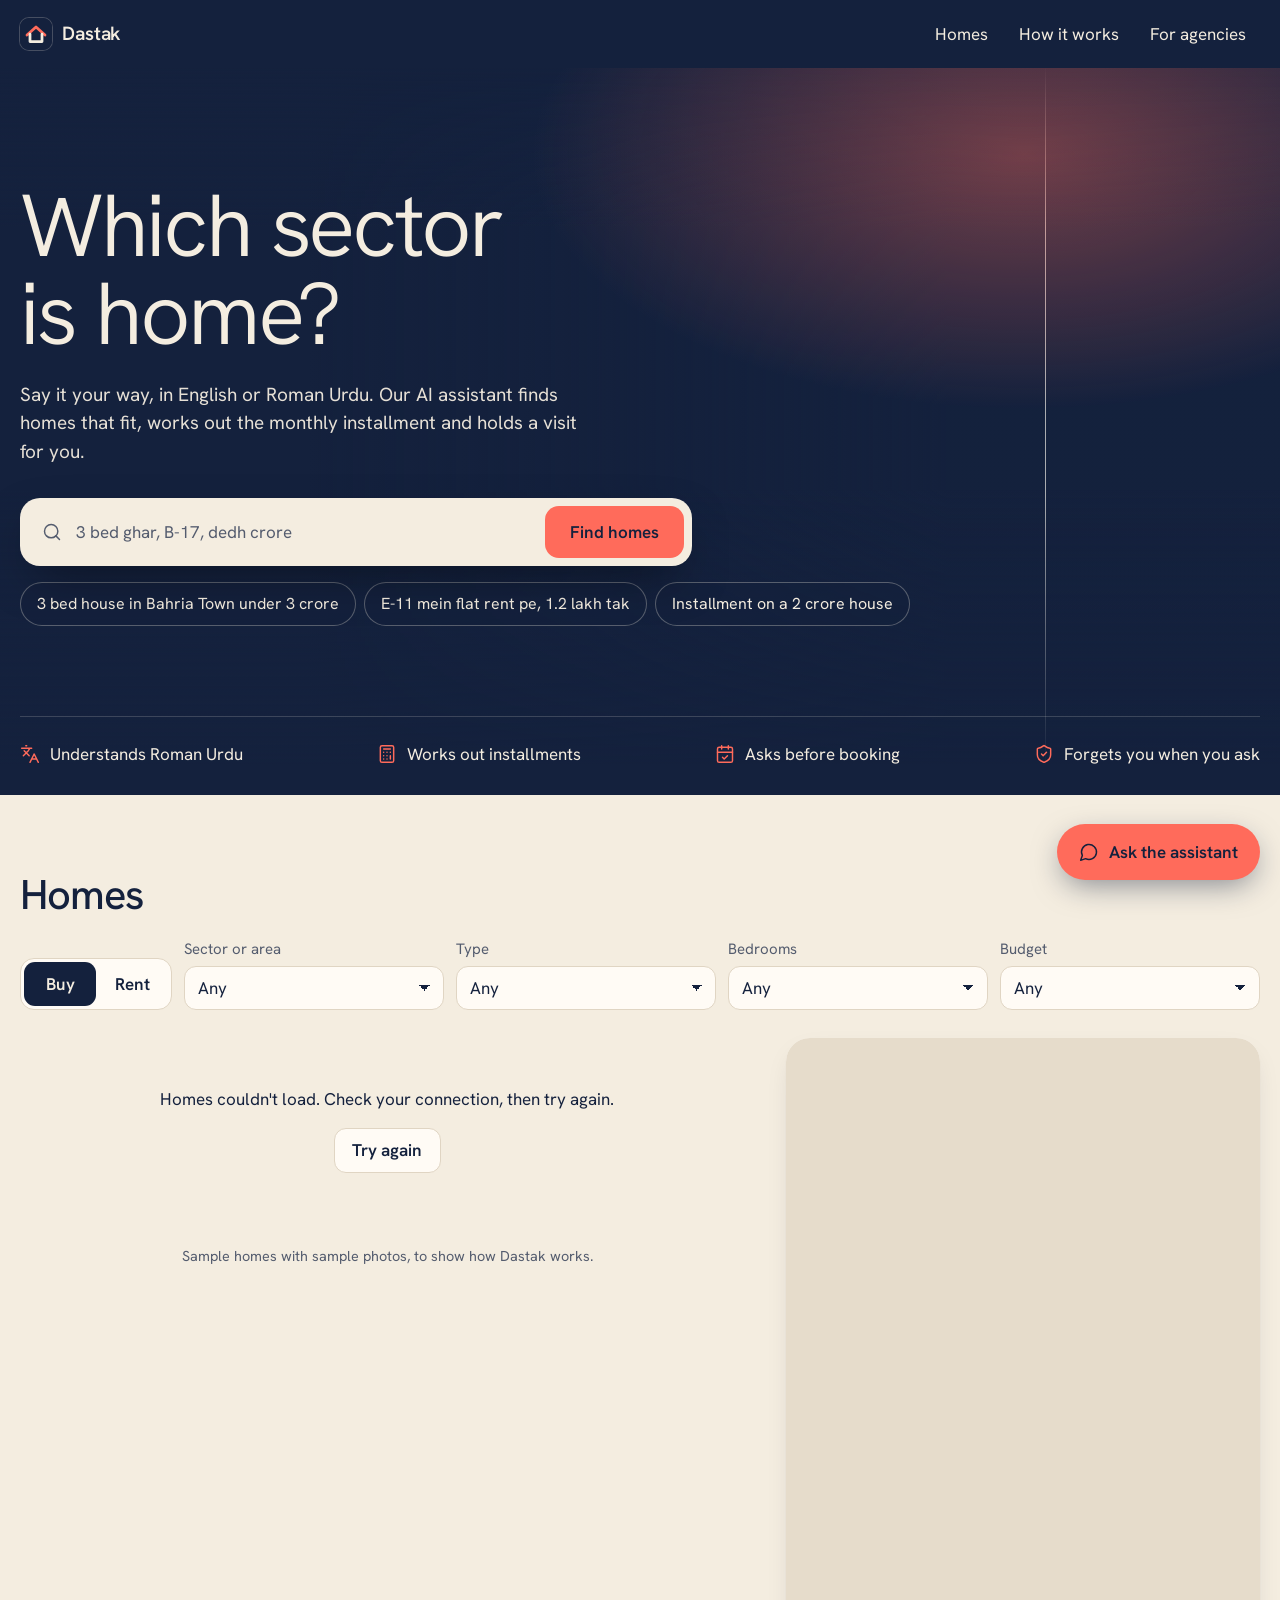
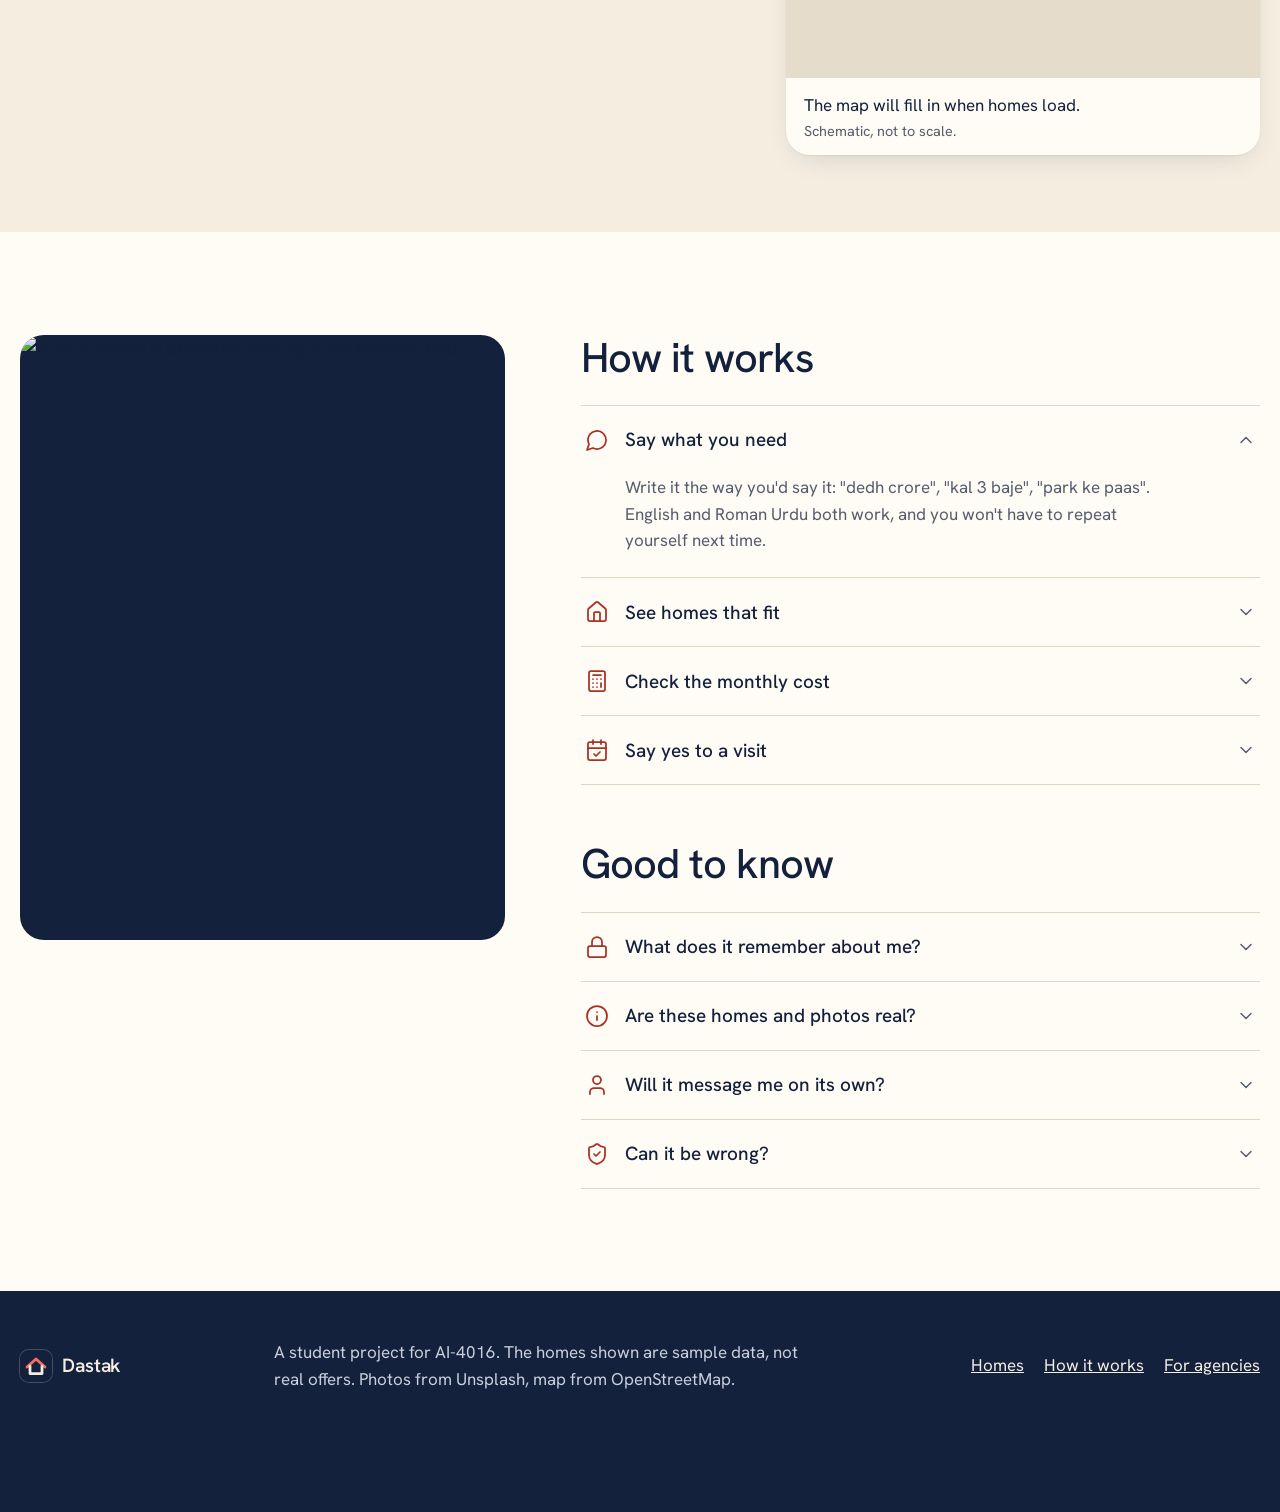
==== commit da938961: "Rename the product to Dastak and add the demo GIF Live addresses keep their earlier names so no link" ====
--- a/frontend/index.html
+++ b/frontend/index.html
@@ -3,7 +3,7 @@
 <head>
   <meta charset="utf-8">
   <meta name="viewport" content="width=device-width, initial-scale=1, viewport-fit=cover">
-  <title>PropCloser: homes in Islamabad, sector by sector</title>
+  <title>Dastak: homes in Islamabad, sector by sector</title>
   <meta name="description" content="Tell our AI assistant the sector and budget. It finds matching homes in Islamabad and books your visit once you say yes.">
   <meta name="theme-color" content="#14213d">
   <link rel="icon" href="icon.svg" type="image/svg+xml">
@@ -19,7 +19,7 @@
 
   <header class="topbar">
     <div class="wrap">
-      <a class="brand" href="./"><img src="icon.svg" width="32" height="32" alt="">PropCloser</a>
+      <a class="brand" href="./"><img src="icon.svg" width="32" height="32" alt="">Dastak</a>
       <nav aria-label="Main">
         <a class="wide" href="#homes">Homes</a>
         <a class="wide" href="#how">How it works</a>
@@ -94,7 +94,7 @@
         <div>
           <div id="grid" class="grid"></div>
           <button class="btn btn-quiet more-homes" type="button" id="more-homes" hidden></button>
-          <p class="fine photo-note">Sample homes with sample photos, to show how PropCloser works.</p>
+          <p class="fine photo-note">Sample homes with sample photos, to show how Dastak works.</p>
         </div>
         <figure class="map-card" id="map-card" aria-label="Where the homes are">
           <div id="map"><p class="map-wait">Loading the map</p></div>
@@ -140,7 +140,7 @@
             </details>
             <details name="know">
               <summary><svg class="i" aria-hidden="true"><use href="icons.svg#info"/></svg><span>Are these homes and photos real?</span><svg class="i chev" aria-hidden="true"><use href="icons.svg#down"/></svg></summary>
-              <div><p>No. PropCloser is a student project. The homes and prices are sample data, the photos are illustrations, and map pins show the area rather than an address.</p></div>
+              <div><p>No. Dastak is a student project. The homes and prices are sample data, the photos are illustrations, and map pins show the area rather than an address.</p></div>
             </details>
             <details name="know">
               <summary><svg class="i" aria-hidden="true"><use href="icons.svg#user"/></svg><span>Will it message me on its own?</span><svg class="i chev" aria-hidden="true"><use href="icons.svg#down"/></svg></summary>
@@ -158,7 +158,7 @@
 
   <footer>
     <div class="wrap">
-      <p class="brand"><img src="icon.svg" width="32" height="32" alt="">PropCloser</p>
+      <p class="brand"><img src="icon.svg" width="32" height="32" alt="">Dastak</p>
       <p>A student project for AI-4016. The homes shown are sample data, not real offers. Photos from Unsplash, map from OpenStreetMap.</p>
       <nav aria-label="Footer"><a href="#homes">Homes</a><a href="#how">How it works</a><a href="admin.html">For agencies</a></nav>
     </div>
--- a/frontend/styles.css
+++ b/frontend/styles.css
@@ -1,4 +1,4 @@
-/* PropCloser. Navy, cream and coral: dusk over Islamabad seen from the Margalla Hills.
+/* Dastak. Navy, cream and coral: dusk over Islamabad seen from the Margalla Hills.
    Coral means "your move" (primary action) and always carries navy text. Text pairs are at least 4.5:1 in both appearances. */
 :root {
   --navy: #14213d; --navy-2: #1d2c4f; --cream: #f4ede0; --coral: #ff6b5b; --coral-hi: #ff8274;
